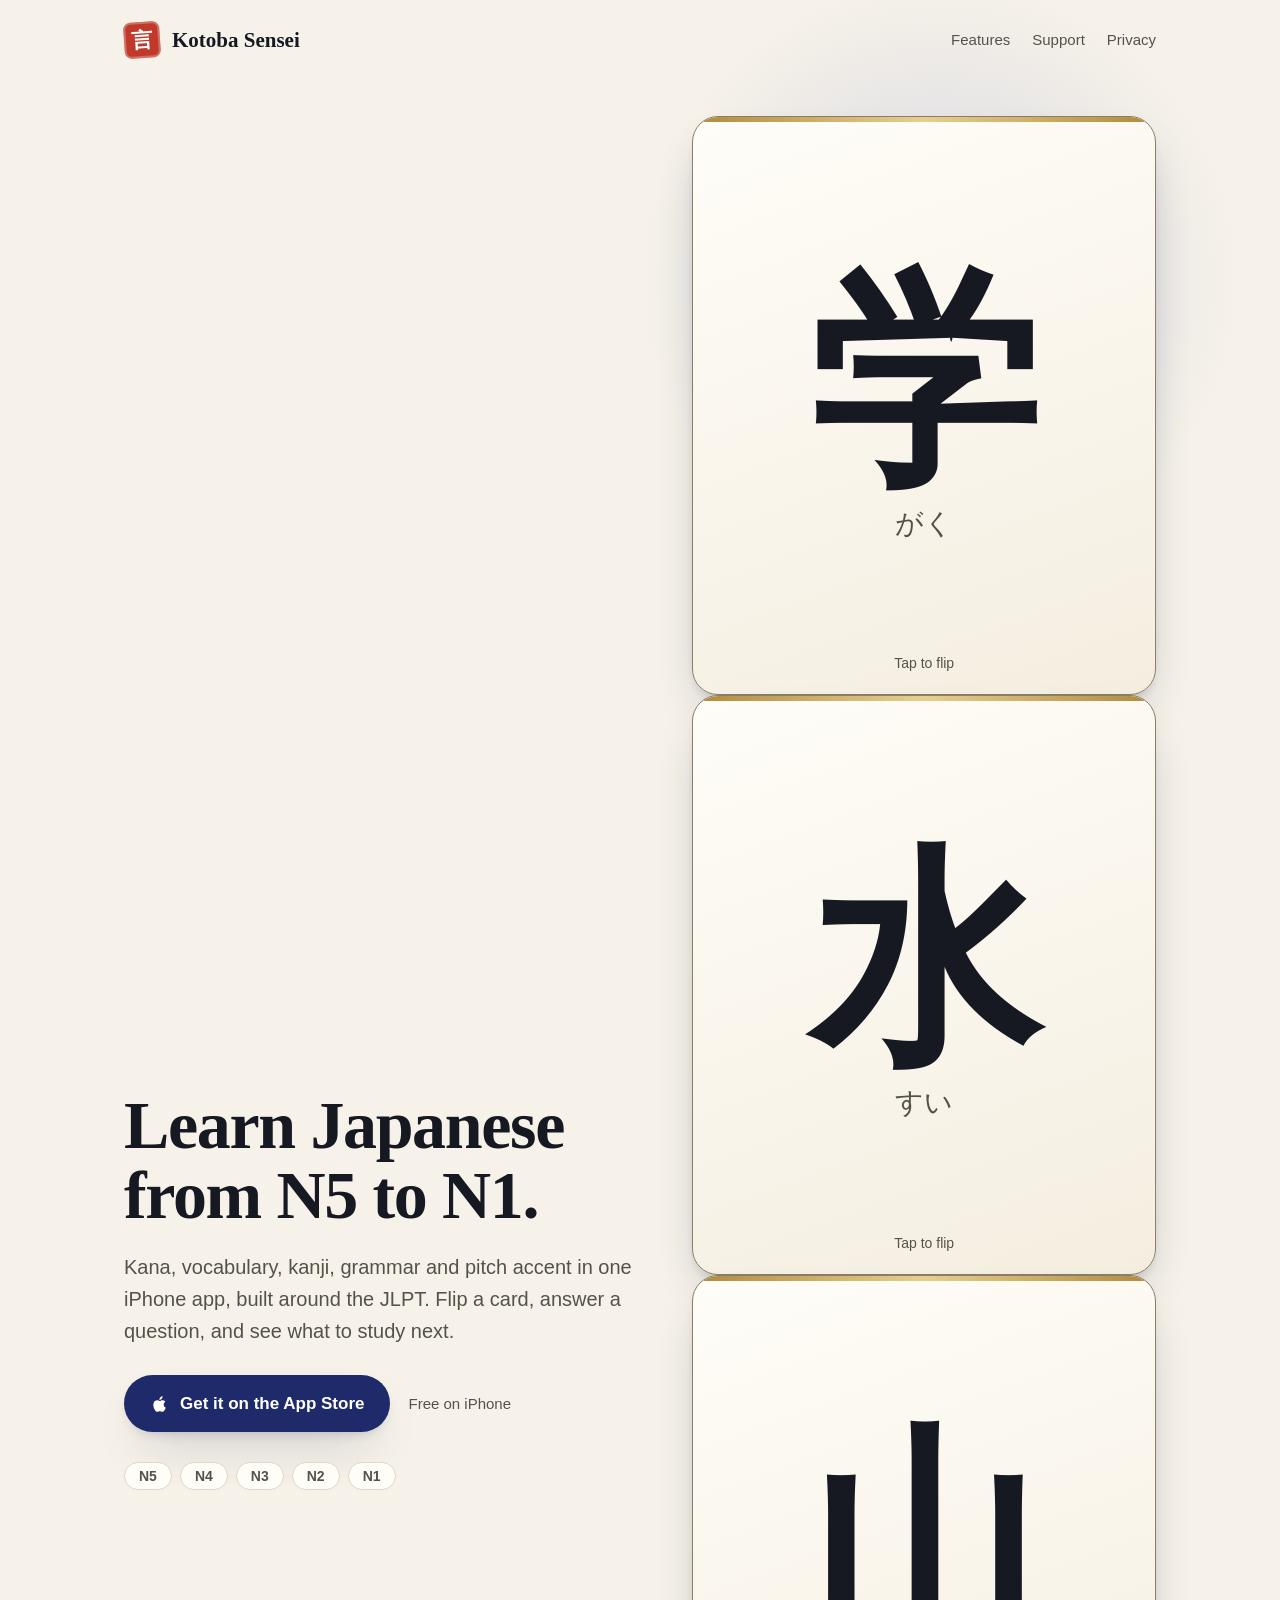
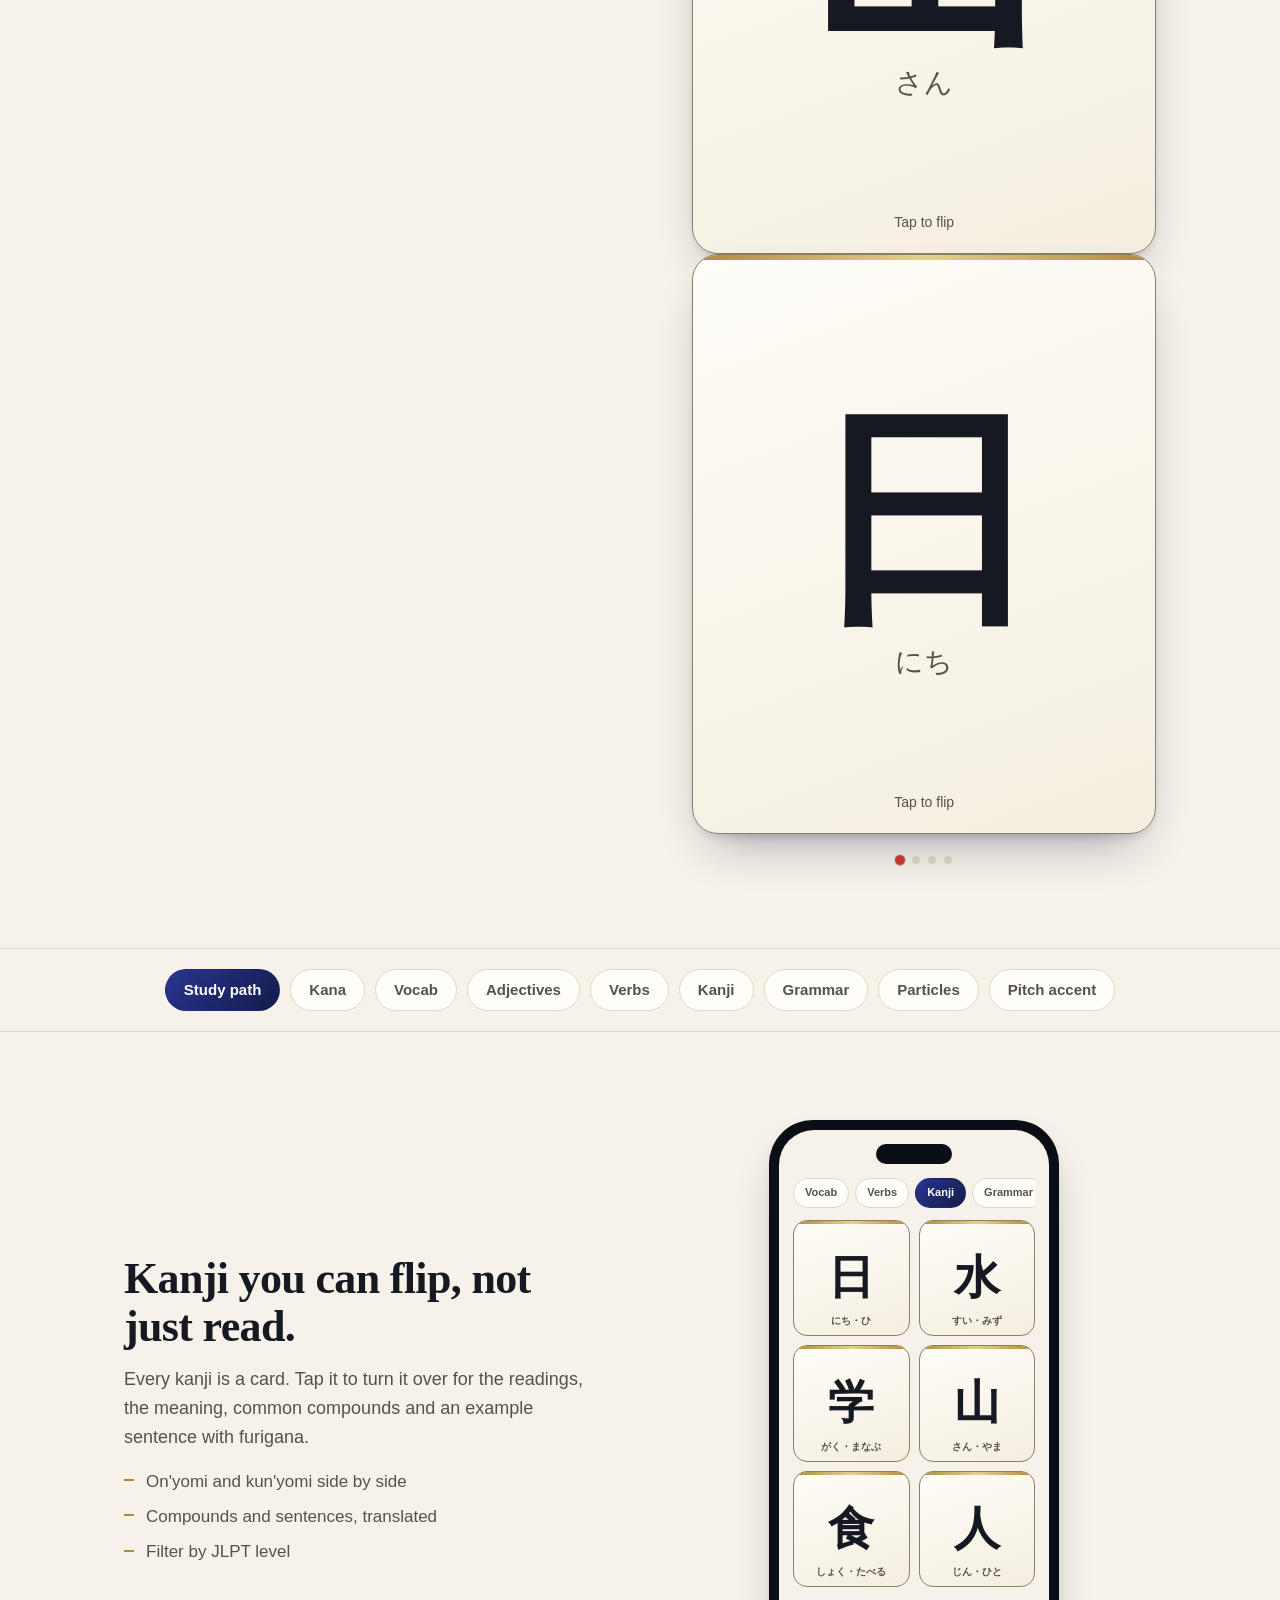
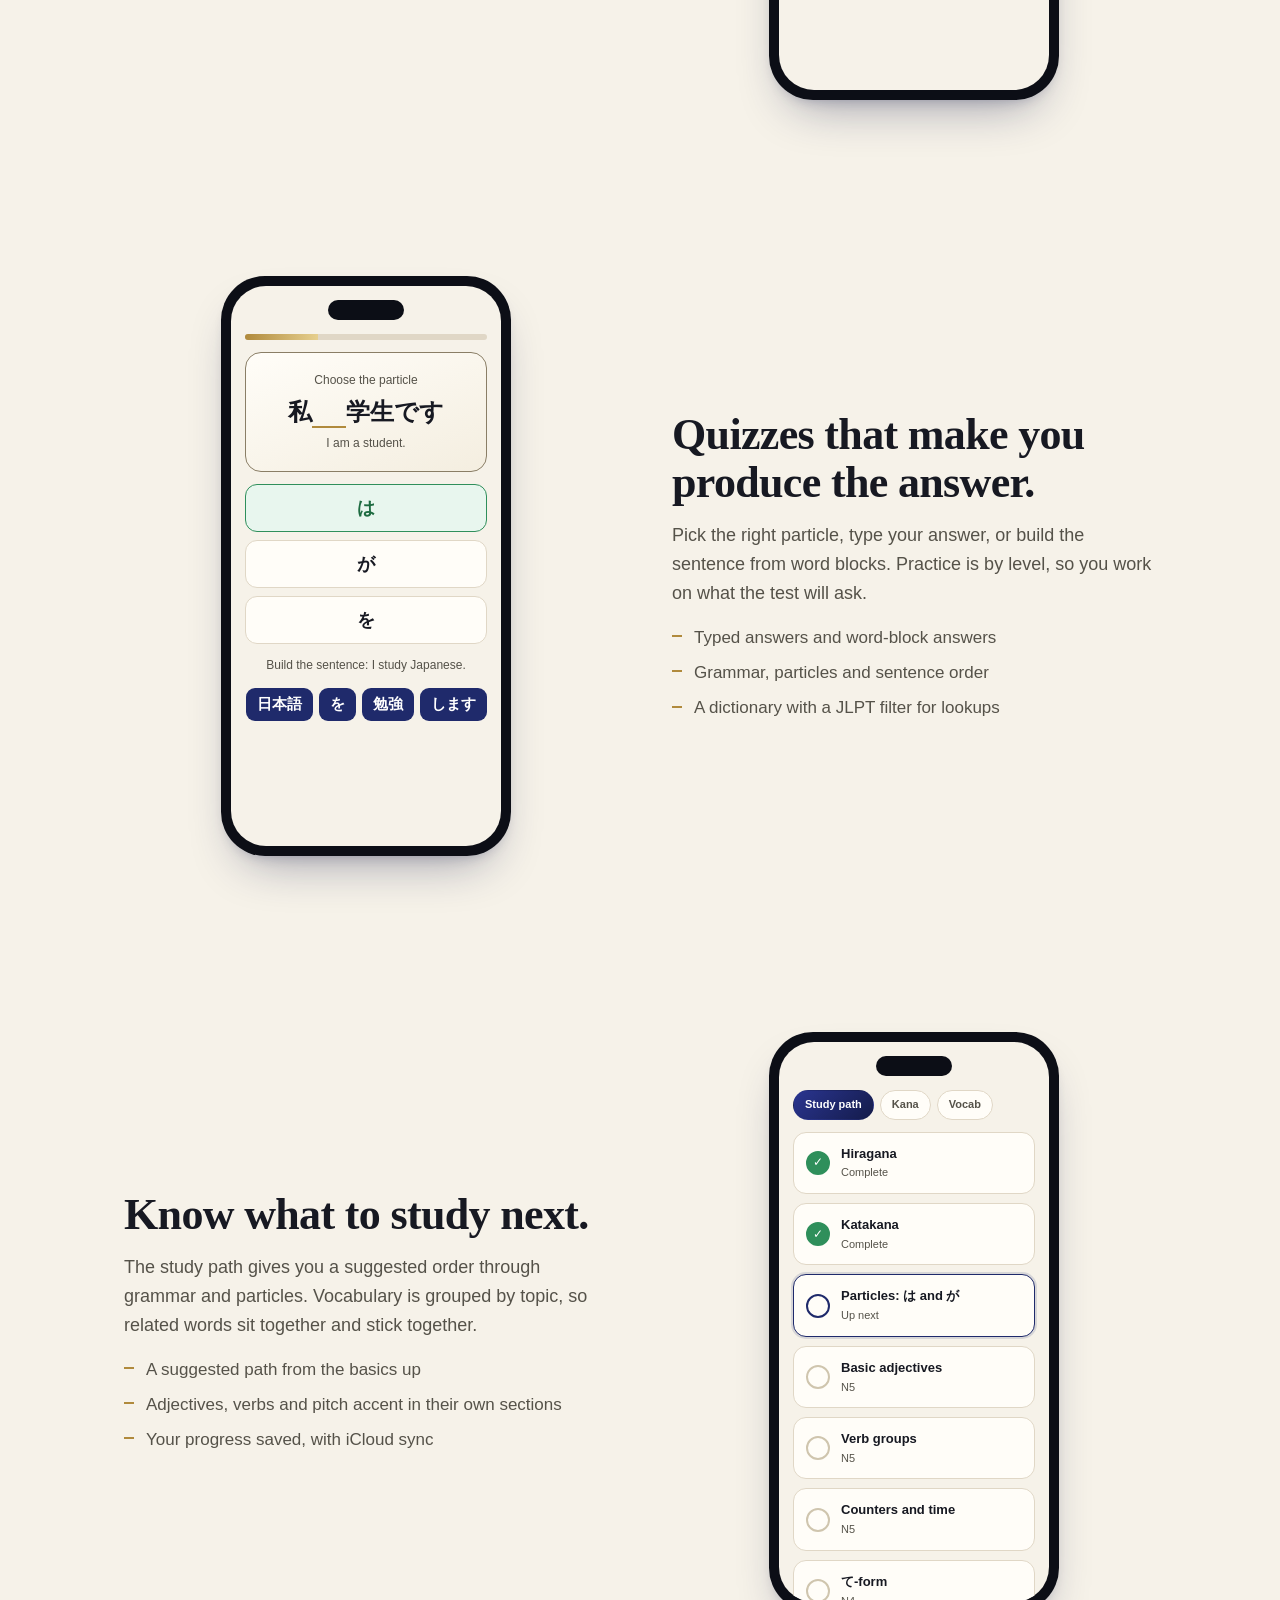
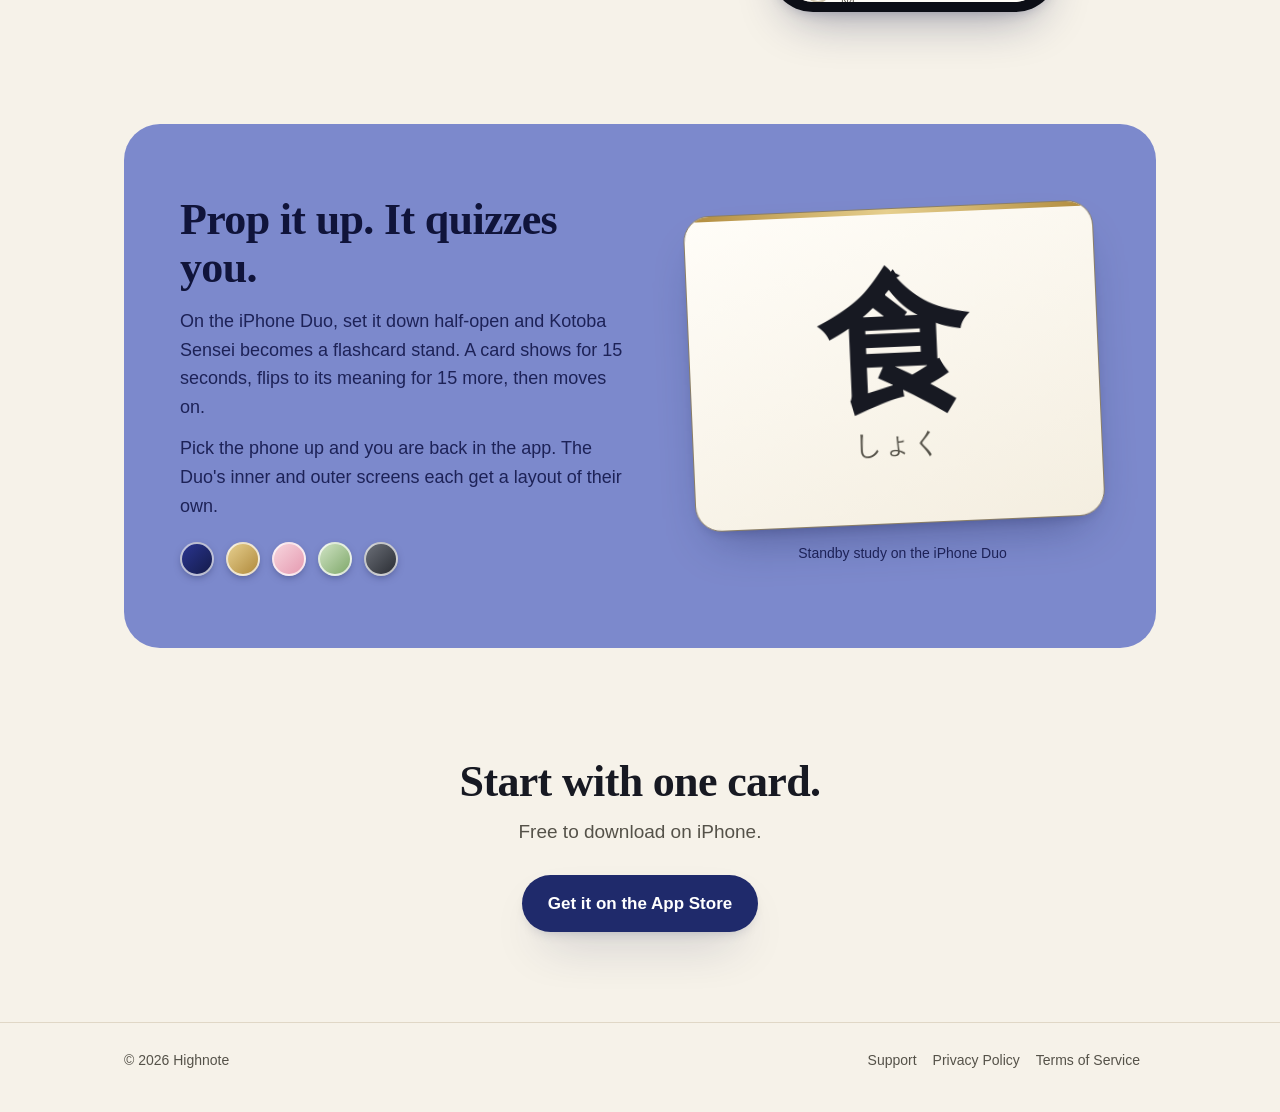
==== index.html @ 040184b8 "Update index.html" ====
<!doctype html>
<html lang="en">
<head>
<meta charset="utf-8">
<meta name="viewport" content="width=device-width,initial-scale=1">
<title>Kotoba Sensei: Learn Japanese for the JLPT</title>
<meta name="description" content="Kotoba Sensei is a Japanese study app for JLPT N5 to N1: kana, vocabulary by topic, kanji flashcards, grammar, particles, pitch accent and quizzes.">
<meta property="og:title" content="Kotoba Sensei: Learn Japanese for the JLPT">
<meta property="og:description" content="Kana, vocabulary, kanji, grammar and pitch accent, N5 to N1, in one iPhone app.">
<meta property="og:type" content="website">
<meta property="og:url" content="https://kotobasensei.io/">
<meta name="theme-color" content="#f6f2e9">
<link rel="icon" href="data:image/svg+xml,%3Csvg xmlns='http://www.w3.org/2000/svg' viewBox='0 0 64 64'%3E%3Crect width='64' height='64' rx='12' fill='%23c0392b'/%3E%3Ctext x='32' y='46' font-size='38' text-anchor='middle' fill='white' font-family='serif'%3E言%3C/text%3E%3C/svg%3E">
<link rel="stylesheet" href="home.css">
</head>
<body>

<div class="wrap">
  <header class="top">
    <a class="brand" href="/"><span class="hanko" aria-hidden="true">言</span>Kotoba Sensei</a>
    <nav aria-label="Primary"><a href="#features">Features</a><a href="support.html">Support</a><a href="privacy.html">Privacy</a></nav>
  </header>

  <section class="hero">
    <div>
      <h1>Learn Japanese from N5 to N1.</h1>
      <p class="lead">Kana, vocabulary, kanji, grammar and pitch accent in one iPhone app, built around the JLPT. Flip a card, answer a question, and see what to study next.</p>
      <div class="cta-row">
        <a class="btn" href="https://apps.apple.com/us/app/kotoba-sensei/id6817171579">
          <svg viewBox="0 0 24 24" aria-hidden="true"><path d="M16.4 12.7c0-2.3 1.9-3.4 2-3.5-1.1-1.6-2.8-1.8-3.4-1.8-1.4-.1-2.8.9-3.5.9s-1.8-.8-3-.8c-1.5 0-3 .9-3.8 2.3-1.6 2.8-.4 7 1.2 9.3.8 1.1 1.7 2.4 2.9 2.3 1.2 0 1.6-.7 3-.7s1.8.7 3 .7 2-1.1 2.8-2.2c.9-1.3 1.2-2.5 1.3-2.6-.1 0-2.5-1-2.5-3.9zM14.1 5.8c.6-.8 1.1-1.9.9-3-.9 0-2.1.6-2.7 1.4-.6.7-1.1 1.8-1 2.9 1.1.1 2.2-.5 2.8-1.3z"/></svg>
          Get it on the App Store
        </a>
        <span class="note">Free on iPhone</span>
      </div>
      <div class="levels" aria-label="JLPT levels covered"><span>N5</span><span>N4</span><span>N3</span><span>N2</span><span>N1</span></div>
    </div>

    <div>
      <div class="hero-deck" id="heroDeck" role="button" tabindex="0" aria-label="Kanji flashcards. Press to flip the top card.">
        <div class="slot p0"><div class="flip">
          <div class="face front"><div><div class="k">学</div><div class="r">がく</div></div></div>
          <div class="face back"><div><span class="m">Study</span><span class="lv">N5</span></div></div>
        </div></div>
      </div>
      <div class="dots" id="dots" aria-hidden="true"><i class="on"></i><i></i><i></i><i></i></div>
    </div>
  </section>
</div>

<div class="rail" aria-label="What's inside">
  <div class="pills"><span>Study path</span><span>Kana</span><span>Vocab</span><span>Adjectives</span><span>Verbs</span><span>Kanji</span><span>Grammar</span><span>Particles</span><span>Pitch accent</span></div>
</div>

<main class="wrap" id="features">

  <section class="show">
    <div class="copy">
      <h2>Kanji you can flip, not just read.</h2>
      <p>Every kanji is a card. Tap it to turn it over for the readings, the meaning, common compounds and an example sentence with furigana.</p>
      <ul>
        <li>On'yomi and kun'yomi side by side</li>
        <li>Compounds and sentences, translated</li>
        <li>Filter by JLPT level</li>
      </ul>
    </div>
    <div class="phone" role="img" aria-label="Kanji screen showing a grid of kanji cards">
      <div class="screen">
        <img src="shots/kanji.png" alt="Kanji screen in Kotoba Sensei" loading="lazy" onerror="this.remove()">
        <div class="island"></div>
        <div class="sp"><b>Vocab</b><b>Verbs</b><b class="on">Kanji</b><b>Grammar</b></div>
        <div class="tiles">
          <div class="tile">日<small>にち・ひ</small></div><div class="tile">水<small>すい・みず</small></div>
          <div class="tile">学<small>がく・まなぶ</small></div><div class="tile">山<small>さん・やま</small></div>
          <div class="tile">食<small>しょく・たべる</small></div><div class="tile">人<small>じん・ひと</small></div>
        </div>
      </div>
    </div>
  </section>

  <section class="show flip-row">
    <div class="copy">
      <h2>Quizzes that make you produce the answer.</h2>
      <p>Pick the right particle, type your answer, or build the sentence from word blocks. Practice is by level, so you work on what the test will ask.</p>
      <ul>
        <li>Typed answers and word-block answers</li>
        <li>Grammar, particles and sentence order</li>
        <li>A dictionary with a JLPT filter for lookups</li>
      </ul>
    </div>
    <div class="phone" role="img" aria-label="Quiz screen asking for the correct particle">
      <div class="screen">
        <img src="shots/quiz.png" alt="Quiz screen in Kotoba Sensei" loading="lazy" onerror="this.remove()">
        <div class="island"></div>
        <div class="bar"><i style="width:30%"></i></div>
        <div class="q"><div class="hint">Choose the particle</div><div class="jp">私<span class="blank">&nbsp;&nbsp;&nbsp;</span>学生です</div><div class="hint">I am a student.</div></div>
        <div class="opts"><b class="ok">は</b><b>が</b><b>を</b></div>
        <div class="hint2">Build the sentence: I study Japanese.</div>
        <div class="blocks"><b>日本語</b><b>を</b><b>勉強</b><b>します</b></div>
      </div>
    </div>
  </section>

  <section class="show">
    <div class="copy">
      <h2>Know what to study next.</h2>
      <p>The study path gives you a suggested order through grammar and particles. Vocabulary is grouped by topic, so related words sit together and stick together.</p>
      <ul>
        <li>A suggested path from the basics up</li>
        <li>Adjectives, verbs and pitch accent in their own sections</li>
        <li>Your progress saved, with iCloud sync</li>
      </ul>
    </div>
    <div class="phone" role="img" aria-label="Study path screen with steps">
      <div class="screen">
        <img src="shots/path.png" alt="Study path in Kotoba Sensei" loading="lazy" onerror="this.remove()">
        <div class="island"></div>
        <div class="sp"><b class="on">Study path</b><b>Kana</b><b>Vocab</b></div>
        <div class="path">
          <div class="step done"><i>✓</i><span>Hiragana<em>Complete</em></span></div>
          <div class="step done"><i>✓</i><span>Katakana<em>Complete</em></span></div>
          <div class="step now"><i></i><span>Particles: は and が<em>Up next</em></span></div>
          <div class="step"><i></i><span>Basic adjectives<em>N5</em></span></div>
          <div class="step"><i></i><span>Verb groups<em>N5</em></span></div>
          <div class="step"><i></i><span>Counters and time<em>N5</em></span></div>
          <div class="step"><i></i><span>て-form<em>N4</em></span></div>
        </div>
      </div>
    </div>
  </section>

  <section class="standby" aria-labelledby="standbyH">
    <div>
      <h2 id="standbyH">Prop it up. It quizzes you.</h2>
      <p>On the iPhone Duo, set it down half-open and Kotoba Sensei becomes a flashcard stand. A card shows for 15 seconds, flips to its meaning for 15 more, then moves on.</p>
      <p>Pick the phone up and you are back in the app. The Duo's inner and outer screens each get a layout of their own.</p>
      <div class="themes" aria-label="Card themes"><i style="background:linear-gradient(135deg,#2a3590,#141b4a)"></i><i style="background:linear-gradient(135deg,#e6cf8e,#b08a3c)"></i><i style="background:linear-gradient(135deg,#f7d5de,#e59ab0)"></i><i style="background:linear-gradient(135deg,#cfe3c4,#7fa86a)"></i><i style="background:linear-gradient(135deg,#6b6f78,#2a2d33)"></i></div>
    </div>
    <figure class="stand" style="margin:0">
      <div class="deck">
        <button class="flip" id="standCard" type="button" aria-label="Standby flashcard. Press to flip.">
          <div class="face front"><div><div class="k">食</div><div class="r">しょく</div></div></div>
          <div class="face back">
            <div><span class="m">Eat, food</span><span class="lv">N5</span></div>
            <div class="row"><b>音</b>ショク</div>
            <div class="row"><b>訓</b>た-べる</div>
            <ul><li><span class="w">食事</span><span class="y">しょくじ</span><span class="e">meal</span></li></ul>
            <div class="sent"><span>朝ご飯を食べます。</span><small>I eat breakfast.</small></div>
          </div>
        </button>
      </div>
      <figcaption>Standby study on the iPhone Duo</figcaption>
    </figure>
  </section>

  <section class="final">
    <h2>Start with one card.</h2>
    <p>Free to download on iPhone.</p>
    <a class="btn" href="https://apps.apple.com/us/app/kotoba-sensei/id6817171579">Get it on the App Store</a>
  </section>
</main>

<footer>
  <div class="wrap">
    <span>&copy; 2026 Highnote</span>
    <span><a href="support.html">Support</a><a href="privacy.html">Privacy Policy</a><a href="https://o7highnote.github.io/kotoba-privacy/terms.html">Terms of Service</a></span>
  </div>
</footer>

<script>
(function(){
  var reduce = window.matchMedia('(prefers-reduced-motion: reduce)').matches;
  var deck = [
    {k:'学',r:'がく',m:'Study',on:'ガク',kun:'まな-ぶ',ex:[['学校','がっこう','school'],['大学','だいがく','university']],s:'毎日学校で日本語を学びます。',t:'I study Japanese at school every day.'},
    {k:'水',r:'すい',m:'Water',on:'スイ',kun:'みず',ex:[['水曜日','すいようび','Wednesday'],['水道','すいどう','water supply']],s:'冷たい水を飲みます。',t:'I drink cold water.'},
    {k:'山',r:'さん',m:'Mountain',on:'サン',kun:'やま',ex:[['富士山','ふじさん','Mt. Fuji'],['登山','とざん','mountain climbing']],s:'高い山に登ります。',t:'I climb a tall mountain.'},
    {k:'日',r:'にち',m:'Day, sun',on:'ニチ・ジツ',kun:'ひ・か',ex:[['日本','にほん','Japan'],['毎日','まいにち','every day']],s:'毎日日本語を勉強します。',t:'I study Japanese every day.'}
  ];
  var deckEl=document.getElementById('heroDeck'), dots=[].slice.call(document.querySelectorAll('#dots i'));
  function esc(s){return s.replace(/&/g,'&amp;').replace(/</g,'&lt;');}
  function cardHTML(c){
    return '<div class="flip">'+
      '<div class="face front"><div><div class="k">'+c.k+'</div><div class="r">'+c.r+'</div></div><div class="tap">Tap to flip</div></div>'+
      '<div class="face back"><div><span class="m">'+esc(c.m)+'</span><span class="lv">N5</span></div>'+
      '<div class="row"><b>音</b>'+c.on+'</div><div class="row"><b>訓</b>'+c.kun+'</div>'+
      '<ul>'+c.ex.map(function(e){return '<li><span class="w">'+e[0]+'</span><span class="y">'+e[1]+'</span><span class="e">'+esc(e[2])+'</span></li>';}).join('')+'</ul>'+
      '<div class="sent"><span>'+c.s+'</span><small>'+esc(c.t)+'</small></div></div></div>';
  }
  deckEl.innerHTML='';
  var slots=deck.map(function(c){var s=document.createElement('div');s.innerHTML=cardHTML(c);s.className='slot';deckEl.appendChild(s);return s;});
  var order=deck.map(function(_,n){return n;}), busy=false, hover=false, timer=null;
  function layout(){
    order.forEach(function(ci,pos){slots[ci].className='slot p'+pos;});
    dots.forEach(function(d,n){d.className=n===order[0]?'on':'';});
  }
  function topFlip(){return slots[order[0]].firstElementChild;}
  function toss(){
    var s=slots[order[0]];
    s.className='slot toss';                       // slides off the top of the stack
    setTimeout(function(){
      order.push(order.shift());                   // goes to the back, the rest move up
      layout();
      setTimeout(function(){busy=false;},650);
    },520);
  }
  // One step: front -> back, or back -> front -> toss to the bottom of the stack.
  function advance(){
    if(busy) return 600;
    var t=topFlip();
    if(!t.classList.contains('is-flipped')){ t.classList.add('is-flipped'); return 3800; }
    busy=true;
    t.classList.remove('is-flipped');
    setTimeout(toss,900);                          // wait for the flip back to finish
    return 5000;
  }
  function schedule(delay){
    clearTimeout(timer);
    if(reduce) return;
    timer=setTimeout(function(){
      if(hover||document.hidden||busy){ schedule(600); return; }
      schedule(advance());
    },delay);
  }
  layout();
  deckEl.addEventListener('click',function(){ schedule(advance()); });
  deckEl.addEventListener('keydown',function(e){ if(e.key==='Enter'||e.key===' '){ e.preventDefault(); schedule(advance()); } });
  deckEl.addEventListener('mouseenter',function(){hover=true;});
  deckEl.addEventListener('mouseleave',function(){hover=false;});
  deckEl.addEventListener('focus',function(){hover=true;});
  deckEl.addEventListener('blur',function(){hover=false;});
  schedule(3200);

  var st=document.getElementById('standCard');
  st.addEventListener('click',function(){st.classList.toggle('is-flipped');});
  if(!reduce) setInterval(function(){ if(!document.hidden) st.classList.toggle('is-flipped'); },4200);
})();
</script>
</body>
</html>
---- home.css ----
:root{
  --washi:#f6f2e9; --paper:#fffdf8; --ink:#171922; --ink2:#555249; --line:#e0d7c6;
  --indigo:#1f2a6b; --indigo-deep:#141b4a; --gold:#b08a3c; --hanko:#c0392b; --lavender:#7c89cc;
  --btn:#1f2a6b; --btn-ink:#fff; --shadow:0 24px 50px -22px rgba(20,27,74,.45), 0 6px 14px -8px rgba(20,27,74,.3);
  --serif:ui-serif,"Iowan Old Style","Hiragino Mincho ProN","Yu Mincho","Noto Serif JP",Georgia,serif;
  --kanji:"Hiragino Mincho ProN","Yu Mincho","Noto Serif JP",ui-serif,serif;
  --sans:-apple-system,BlinkMacSystemFont,"Segoe UI",Roboto,sans-serif;
}
@media(prefers-color-scheme:dark){:root{
  --washi:#0d0f17; --paper:#161a27; --ink:#f2efe7; --ink2:#aaa79d; --line:#262b3a;
  --indigo:#8e9bff; --gold:#d9b865; --hanko:#e2574a; --btn:#f2efe7; --btn-ink:#141b4a;
  --shadow:0 24px 50px -22px rgba(0,0,0,.8), 0 6px 14px -8px rgba(0,0,0,.6);
}}
*{box-sizing:border-box}
html{scroll-behavior:smooth;overflow-x:clip}body{overflow-x:clip}
body{margin:0;background:var(--washi);color:var(--ink);font:17px/1.6 var(--sans);-webkit-font-smoothing:antialiased}
a{color:inherit}
:focus-visible{outline:3px solid var(--lavender);outline-offset:3px;border-radius:6px}
.wrap{max-width:1080px;margin:0 auto;padding:0 24px}

/* header */
.top{display:flex;align-items:center;justify-content:space-between;padding:22px 0}
.brand{white-space:nowrap;display:flex;align-items:center;gap:12px;text-decoration:none;font:700 21px var(--serif)}
.hanko{width:36px;height:36px;border-radius:7px;background:var(--hanko);color:#fff;display:grid;place-items:center;font:700 21px var(--kanji);transform:rotate(-4deg);box-shadow:inset 0 0 0 2px rgba(255,255,255,.28)}
.top nav a{margin-left:22px;text-decoration:none;color:var(--ink2);font-size:15px}
.top nav a:hover{color:var(--ink)}

/* hero */
.hero{display:grid;grid-template-columns:1.05fr .95fr;gap:56px;align-items:center;padding:36px 0 84px}
h1{font:700 clamp(40px,6.2vw,68px)/1.04 var(--serif);letter-spacing:-.02em;margin:0 0 20px}
.lead{font-size:20px;color:var(--ink2);max-width:34em;margin:0 0 28px}
.cta-row{display:flex;align-items:center;gap:18px;flex-wrap:wrap}
.btn{display:inline-flex;align-items:center;gap:10px;background:var(--btn);color:var(--btn-ink);text-decoration:none;font-weight:600;padding:15px 26px;border-radius:999px;box-shadow:var(--shadow);transition:transform .15s}
.btn:hover{transform:translateY(-2px)}
.btn svg{width:20px;height:20px;fill:currentColor}
.note{color:var(--ink2);font-size:15px}
.levels{display:flex;gap:8px;margin-top:30px;flex-wrap:wrap}
.levels span{border:1px solid var(--line);background:var(--paper);border-radius:999px;padding:5px 14px;font:600 14px var(--sans);color:var(--ink2)}

/* the flip card */
.deck{perspective:1400px;justify-self:center;width:min(100%,400px)}
.flip{position:relative;display:block;width:100%;aspect-ratio:4/5;border:0;padding:0;background:none;cursor:pointer;transform-style:preserve-3d;transition:transform .8s cubic-bezier(.3,.7,.2,1);font:inherit;color:inherit;text-align:left}
.flip.is-flipped{transform:rotateY(180deg)}
.face{position:absolute;inset:0;border-radius:26px;backface-visibility:hidden;-webkit-backface-visibility:hidden;overflow:hidden;
  background:linear-gradient(160deg,#fffdf8 0%,#f4eee0 100%);border:1.5px solid #8a7e66;box-shadow:var(--shadow);color:#171922}
.face::before{content:"";position:absolute;left:0;right:0;top:0;height:5px;background:linear-gradient(90deg,#b08a3c,#e6cf8e,#b08a3c)}
@media(prefers-color-scheme:dark){.face{background:linear-gradient(160deg,#1b2033 0%,#141827 100%);border-color:#6b7391;color:#f2efe7}}
.front{display:grid;place-items:center;text-align:center;padding:28px}
.front .k{font:700 clamp(150px,22vw,230px)/1 var(--kanji)}
.front .r{font:400 28px var(--kanji);color:var(--ink2);margin-top:6px}
.front .tap{position:absolute;bottom:20px;left:0;right:0;font-size:14px;color:var(--ink2)}
.back{transform:rotateY(180deg);padding:30px 28px;display:flex;flex-direction:column;gap:10px}
.back .m{font:700 30px var(--serif)}
.back .lv{display:inline-block;background:var(--indigo);color:#fff;border-radius:6px;padding:2px 10px;font:700 13px var(--sans);margin-left:10px;vertical-align:middle}
@media(prefers-color-scheme:dark){.back .lv{color:#141b4a}}
.back .row{color:var(--ink2);font-size:18px}
.back .row b{font:700 17px var(--kanji);color:var(--ink);margin-right:10px}
.back ul{list-style:none;margin:8px 0 0;padding:0;display:grid;gap:6px}
.back li{font-size:17px}
.back li .w{font:700 21px var(--kanji);margin-right:8px}
.back li .y{color:var(--indigo);font-size:15px;margin-right:8px}
.back li .e{color:var(--ink2);font-size:15px}
.dots{display:flex;justify-content:center;gap:8px;margin-top:22px}
.dots i{width:8px;height:8px;border-radius:50%;background:var(--line);transition:background .3s,transform .3s}
.dots i.on{background:var(--hanko);transform:scale(1.3)}

/* sections row */
.rail{border-block:1px solid var(--line);padding:18px 0;overflow:hidden}
.pills{display:flex;gap:10px;overflow-x:auto;scrollbar-width:none;padding:2px 24px;justify-content:center;flex-wrap:wrap}
.pills span{white-space:nowrap;border:1px solid var(--line);background:var(--paper);border-radius:999px;padding:8px 18px;font-weight:600;font-size:15px;color:var(--ink2)}
.pills span:first-child{background:linear-gradient(135deg,#2a3590,#141b4a);color:#fff;border-color:transparent}

/* showcase rows */
.show{display:grid;grid-template-columns:1fr 1fr;gap:64px;align-items:center;padding:88px 0}
.show.flip-row .copy{order:2}
h2{font:700 clamp(30px,4.2vw,44px)/1.1 var(--serif);letter-spacing:-.015em;margin:0 0 14px}
.copy p{color:var(--ink2);font-size:18px;max-width:30em;margin:0 0 12px}
.copy ul{margin:16px 0 0;padding:0;list-style:none;display:grid;gap:8px}
.copy li{padding-left:22px;position:relative;color:var(--ink2)}
.copy li::before{content:"";position:absolute;left:0;top:.68em;width:10px;height:2px;background:var(--gold)}

/* phones */
.phone{justify-self:center;width:min(100%,290px);aspect-ratio:9/18;border-radius:44px;background:#0c0e16;padding:10px;box-shadow:var(--shadow);position:relative}
.screen{position:relative;width:100%;height:100%;border-radius:35px;overflow:hidden;background:#f6f2e9;color:#171922;padding:18px 14px 14px;display:flex;flex-direction:column;gap:12px;font-size:13px}
.screen img{position:absolute;inset:0;width:100%;height:100%;object-fit:cover;z-index:2;background:#f6f2e9}
.island{height:20px;width:76px;border-radius:12px;background:#0c0e16;margin:-4px auto 2px;flex:none}
.sp{display:flex;gap:6px;overflow:hidden;flex:none}
.sp b{white-space:nowrap;border:1px solid #e0d7c6;background:#fffdf8;border-radius:999px;padding:5px 11px;font-weight:600;font-size:11px;color:#555249}
.sp b.on{background:linear-gradient(135deg,#2a3590,#141b4a);color:#fff;border-color:transparent}
.tiles{display:grid;grid-template-columns:1fr 1fr;gap:9px;flex:1;align-content:start}
.tile{background:linear-gradient(160deg,#fffdf8,#f4eee0);border:1.5px solid #8a7e66;border-radius:14px;aspect-ratio:1;display:grid;place-items:center;position:relative;overflow:hidden;font:700 46px var(--kanji)}
.tile::before{content:"";position:absolute;left:0;right:0;top:0;height:3px;background:linear-gradient(90deg,#b08a3c,#e6cf8e,#b08a3c)}
.tile small{position:absolute;bottom:7px;left:0;right:0;text-align:center;font:600 10px var(--sans);color:#555249}
.q{background:linear-gradient(160deg,#fffdf8,#f4eee0);border:1.5px solid #8a7e66;border-radius:16px;padding:18px 14px;text-align:center}
.q .jp{font:700 24px var(--kanji);margin:6px 0}
.q .hint{color:#555249;font-size:12px}
.blank{display:inline-block;min-width:34px;border-bottom:2px solid #b08a3c;color:#c0392b}
.opts{display:grid;gap:8px}
.opts b{display:block;background:#fffdf8;border:1.5px solid #e0d7c6;border-radius:12px;padding:11px;text-align:center;font:700 18px var(--kanji)}
.opts b.ok{border-color:#2f8f5b;background:#e8f6ee;color:#1d6b40}
.blocks{display:flex;gap:6px;flex-wrap:wrap;justify-content:center}
.blocks b{background:#1f2a6b;color:#fff;border-radius:9px;padding:7px 11px;font:600 15px var(--kanji)}
.path{display:grid;gap:9px}
.step{display:flex;align-items:center;gap:11px;background:#fffdf8;border:1px solid #e0d7c6;border-radius:13px;padding:11px 12px}
.step i{flex:none;width:24px;height:24px;border-radius:50%;border:2px solid #cfc5ae;display:grid;place-items:center;font-style:normal;font-size:12px;color:#fff}
.step.done i{background:#2f8f5b;border-color:#2f8f5b}
.step.now{border-color:#1f2a6b;box-shadow:0 0 0 2px rgba(31,42,107,.14)}
.step.now i{border-color:#1f2a6b}
.step span{font-weight:600;font-size:13px}.step em{display:block;font-style:normal;font-weight:400;color:#555249;font-size:11px}

/* standby */
.standby{background:var(--lavender);color:#10143a;border-radius:36px;margin:24px auto 0;padding:72px 56px;display:grid;grid-template-columns:1.05fr .95fr;gap:56px;align-items:center;overflow:hidden}
.standby h2{color:#10143a}
.standby p{color:#1d2257;font-size:18px;max-width:28em;margin:0 0 12px}
.stand{justify-self:center;width:min(100%,440px);transform:rotate(-2.5deg)}
.stand .deck{width:100%}
.stand .flip{aspect-ratio:1.3}
.stand .front .k{font-size:clamp(100px,15vw,150px)}
.stand .back{gap:8px;padding:24px}
.stand figcaption{margin-top:18px;text-align:center;font-size:14px;color:#1d2257;transform:rotate(2.5deg)}
.themes{display:flex;gap:12px;margin-top:22px}
.themes i{width:34px;height:34px;border-radius:50%;border:2px solid rgba(255,255,255,.7);box-shadow:0 3px 8px -3px rgba(16,20,58,.5)}

/* final */
.final{text-align:center;padding:110px 0 90px}
.final h2{margin-bottom:10px}
.final p{color:var(--ink2);margin:0 0 28px;font-size:19px}
footer{border-top:1px solid var(--line);padding:26px 0 40px;color:var(--ink2);font-size:14px}
footer .wrap{display:flex;gap:18px;flex-wrap:wrap;justify-content:space-between}
footer a{text-decoration:none;margin-right:16px}footer a:hover{color:var(--ink)}

@media(max-width:860px){
  .hero,.show,.standby{grid-template-columns:1fr;gap:40px}
  .hero{padding:12px 0 56px}
  .show{padding:56px 0}.show.flip-row .copy{order:0}
  .standby{padding:48px 24px;border-radius:28px}
  .pills{justify-content:flex-start}
  .phone{width:min(100%,250px)}
  .hero::before{display:none}
}
@media(max-width:520px){.top nav a:first-child{display:none}.top nav a{margin-left:16px}}
@media(prefers-reduced-motion:reduce){.flip{transition:none}.btn{transition:none}html{scroll-behavior:auto}}

.bar{height:6px;border-radius:3px;background:#e0d7c6;flex:none;overflow:hidden}.bar i{display:block;height:100%;background:linear-gradient(90deg,#b08a3c,#e6cf8e)}
.hint2{text-align:center;color:#555249;font-size:12px}
.sent{margin-top:auto;border-top:1px solid var(--line);padding-top:12px;display:grid;gap:2px}
.sent span{font:700 20px var(--kanji)}.sent small{color:var(--ink2);font-size:14px}
.stand .sent span{font-size:17px}
/* stacked-deck look behind the hero card */
.deck{position:relative}
.hero .deck::before,.hero .deck::after{content:"";position:absolute;inset:0;border-radius:26px;border:1.5px solid var(--line);background:var(--paper);z-index:-1}
.hero .deck::before{transform:rotate(5deg) translate(14px,6px)}
.hero .deck::after{transform:rotate(-4deg) translate(-12px,8px)}
.hero .deck{isolation:isolate}
.hero{position:relative}
.hero::before{content:"";position:absolute;right:-8%;top:-4%;width:58%;aspect-ratio:1;background:radial-gradient(closest-side,rgba(124,137,204,.28),rgba(124,137,204,0));z-index:-1;pointer-events:none}
.pills span{transition:transform .15s}
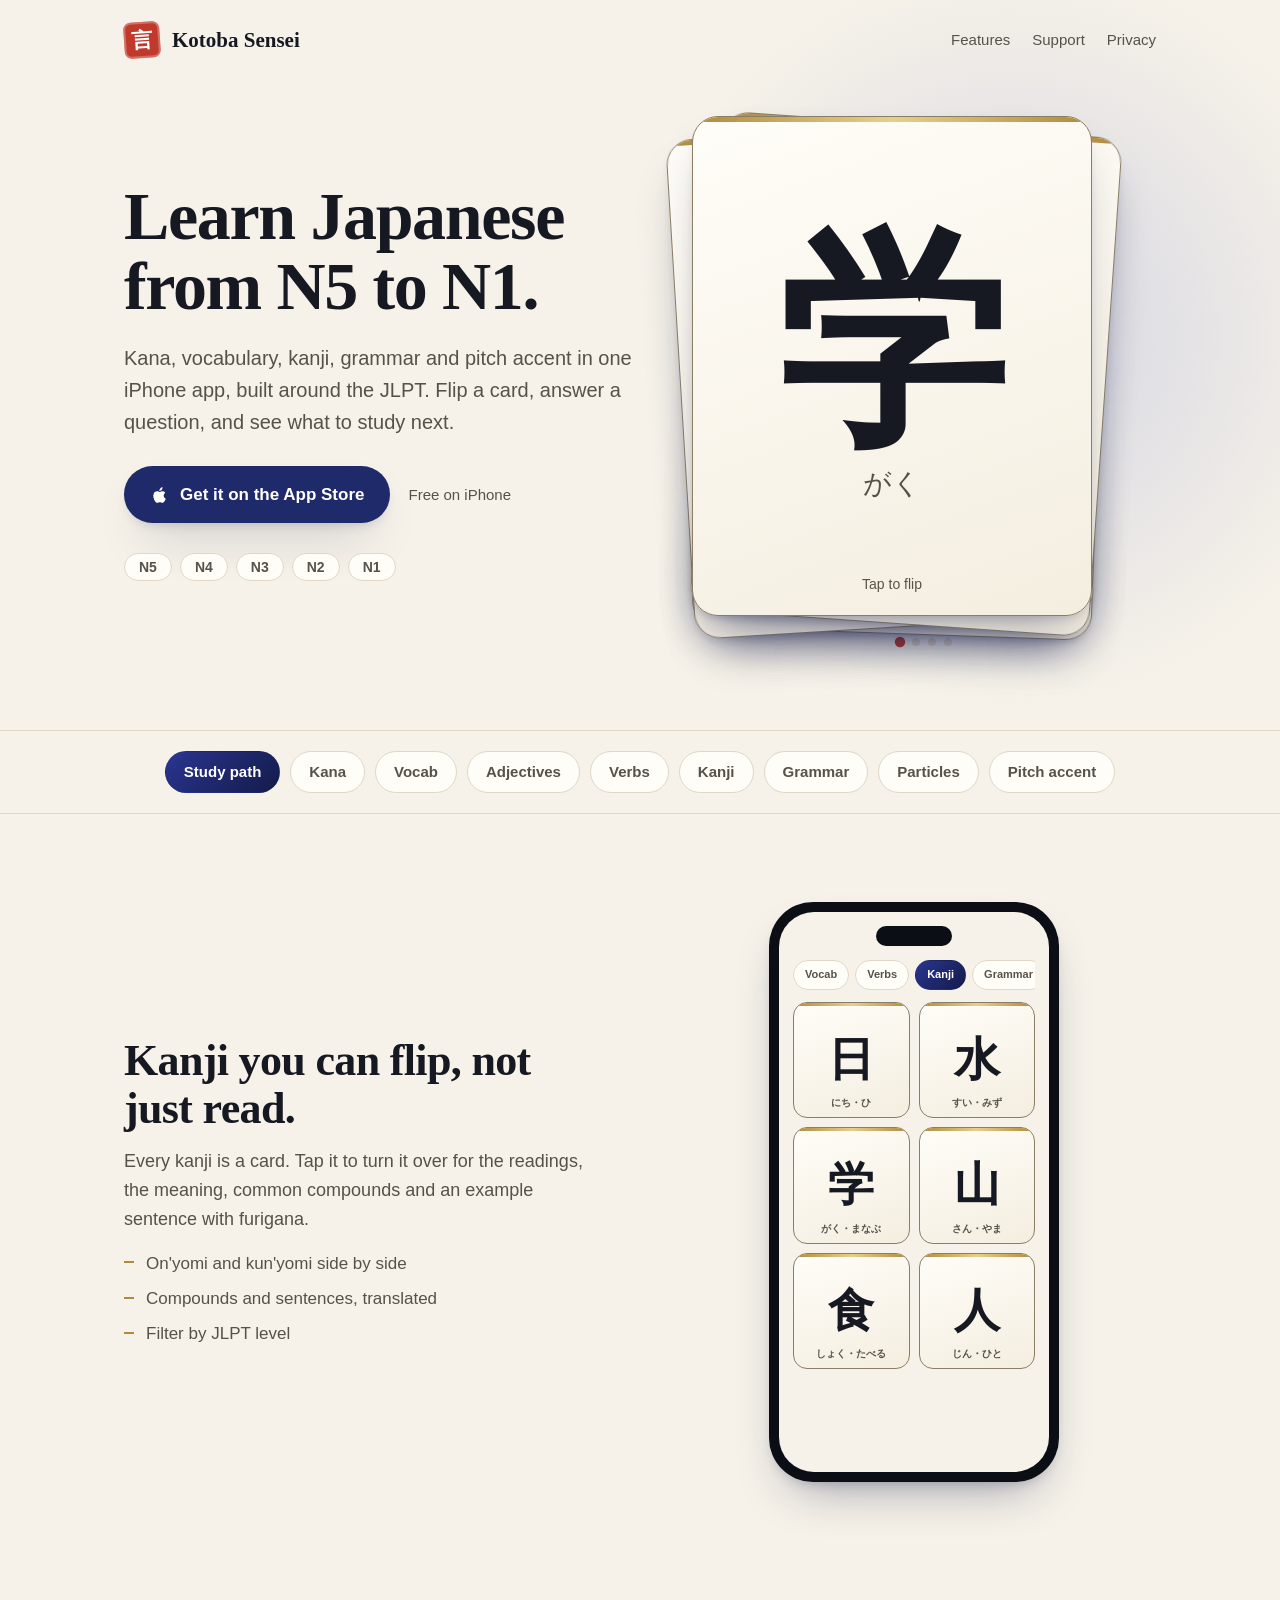
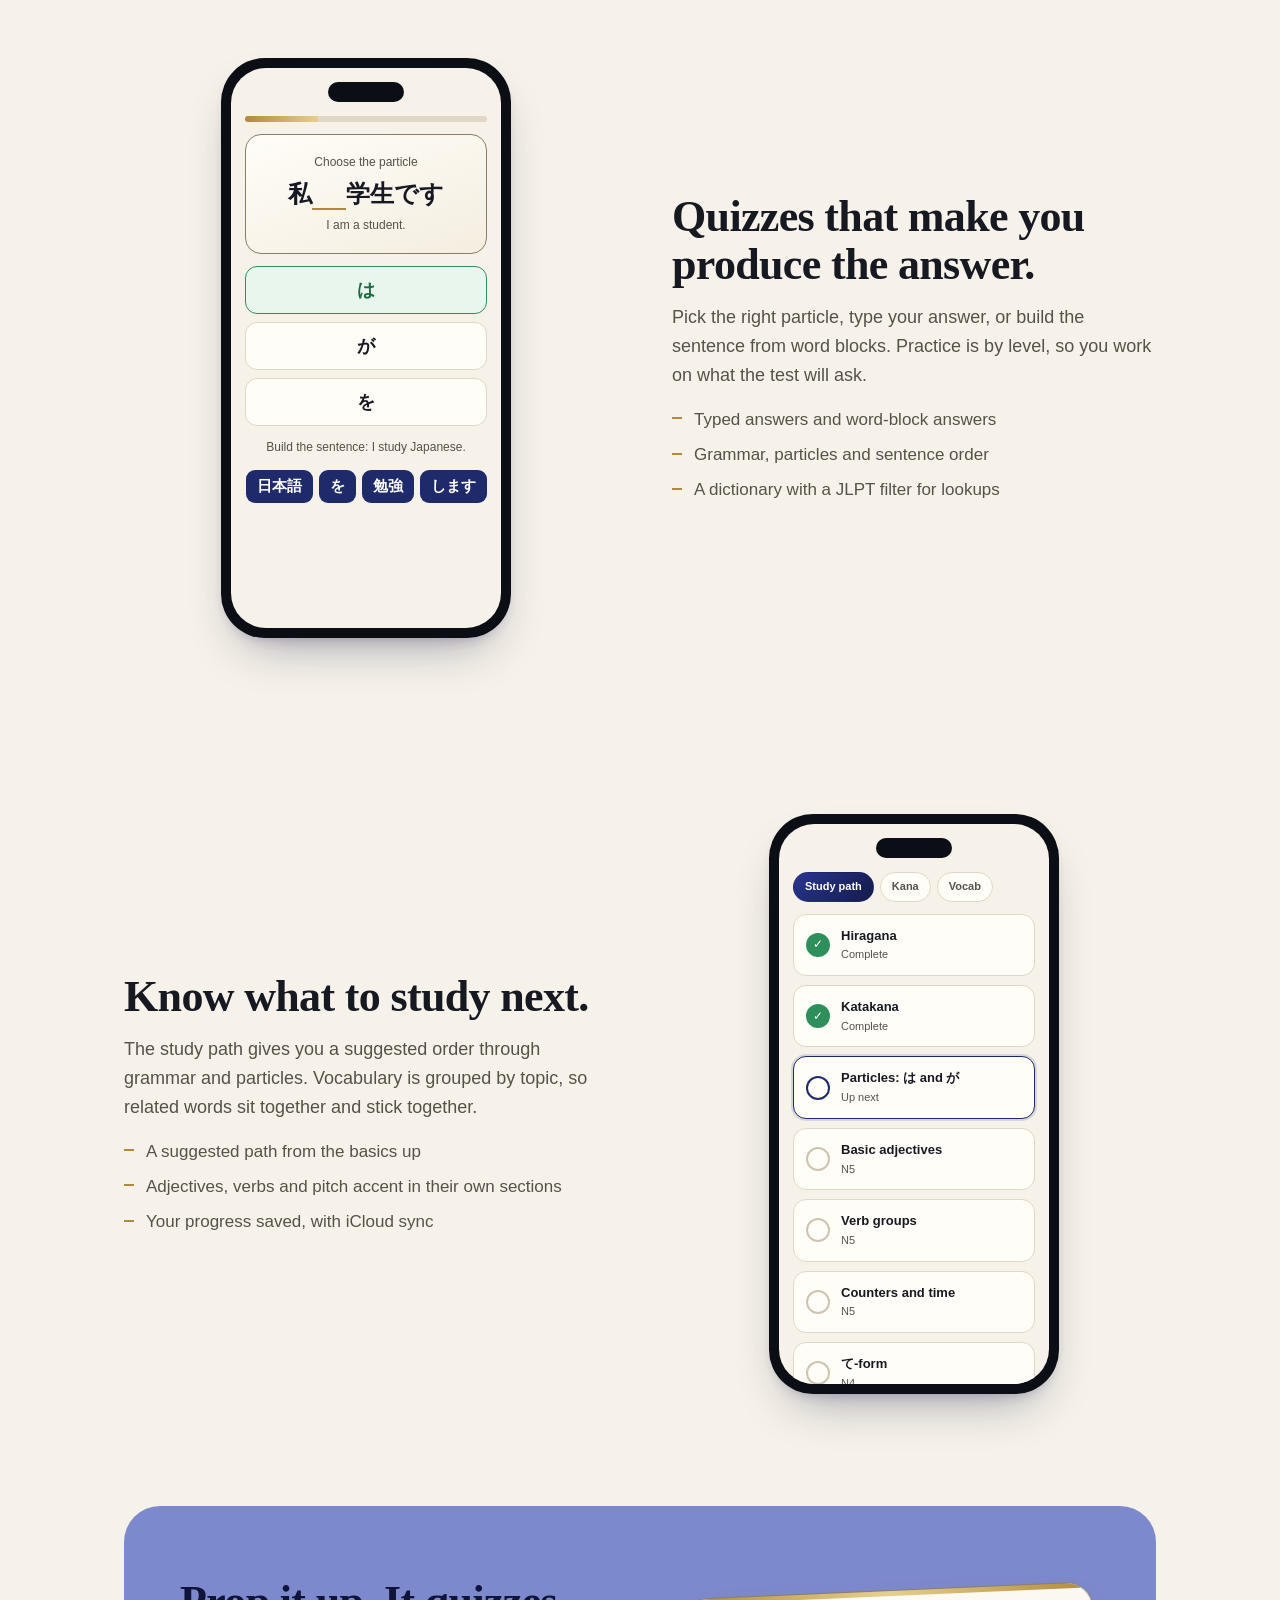
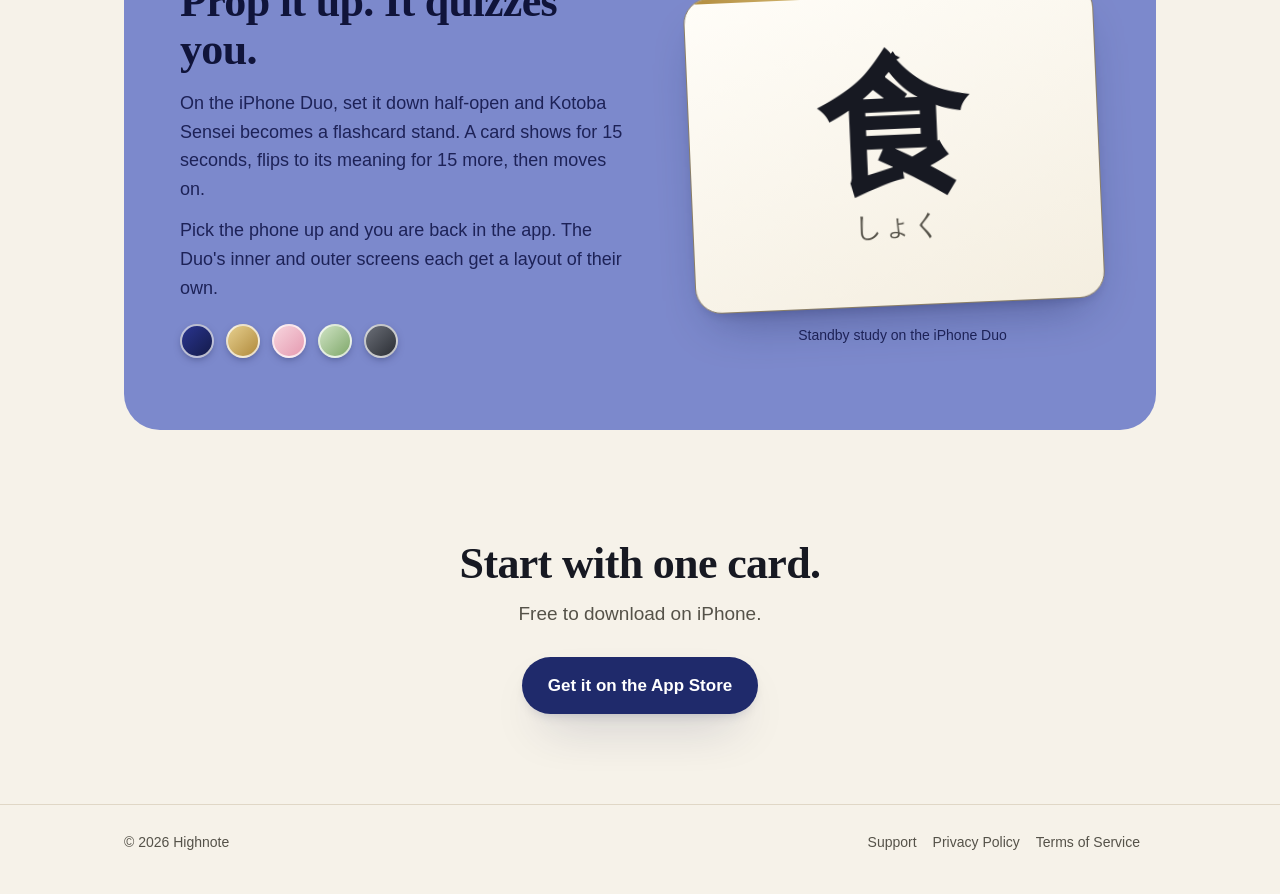
==== commit c916a7e8: "Update index.html" ====
--- a/index.html
+++ b/index.html
@@ -11,7 +11,7 @@
 <meta property="og:url" content="https://kotobasensei.io/">
 <meta name="theme-color" content="#f6f2e9">
 <link rel="icon" href="data:image/svg+xml,%3Csvg xmlns='http://www.w3.org/2000/svg' viewBox='0 0 64 64'%3E%3Crect width='64' height='64' rx='12' fill='%23c0392b'/%3E%3Ctext x='32' y='46' font-size='38' text-anchor='middle' fill='white' font-family='serif'%3E言%3C/text%3E%3C/svg%3E">
-<link rel="stylesheet" href="home.css">
+<link rel="stylesheet" href="home.css?v=3">
 </head>
 <body>
 
--- a/home.css
+++ b/home.css
@@ -136,7 +136,8 @@
   .standby{padding:48px 24px;border-radius:28px}
   .pills{justify-content:flex-start}
   .phone{width:min(100%,250px)}
-  .hero::before{display:none}
+  .hero{position:relative}
+.hero::before{display:none}
 }
 @media(max-width:520px){.top nav a:first-child{display:none}.top nav a{margin-left:16px}}
 @media(prefers-reduced-motion:reduce){.flip{transition:none}.btn{transition:none}html{scroll-behavior:auto}}
@@ -146,12 +147,16 @@
 .sent{margin-top:auto;border-top:1px solid var(--line);padding-top:12px;display:grid;gap:2px}
 .sent span{font:700 20px var(--kanji)}.sent small{color:var(--ink2);font-size:14px}
 .stand .sent span{font-size:17px}
-/* stacked-deck look behind the hero card */
-.deck{position:relative}
-.hero .deck::before,.hero .deck::after{content:"";position:absolute;inset:0;border-radius:26px;border:1.5px solid var(--line);background:var(--paper);z-index:-1}
-.hero .deck::before{transform:rotate(5deg) translate(14px,6px)}
-.hero .deck::after{transform:rotate(-4deg) translate(-12px,8px)}
-.hero .deck{isolation:isolate}
-.hero{position:relative}
 .hero::before{content:"";position:absolute;right:-8%;top:-4%;width:58%;aspect-ratio:1;background:radial-gradient(closest-side,rgba(124,137,204,.28),rgba(124,137,204,0));z-index:-1;pointer-events:none}
 .pills span{transition:transform .15s}
+
+/* hero: a physical stack of cards */
+.hero-deck{position:relative;justify-self:center;width:min(100%,400px);aspect-ratio:4/5;cursor:pointer;border-radius:26px}
+.hero-deck .slot{position:absolute;inset:0;perspective:1400px;transition:transform .6s cubic-bezier(.3,.7,.2,1);will-change:transform}
+.hero-deck .flip{position:absolute;inset:0;width:100%;height:100%;aspect-ratio:auto}
+.slot.p0{transform:none;z-index:4}
+.slot.p1{transform:translate(14px,8px) rotate(4deg);z-index:3}
+.slot.p2{transform:translate(-12px,12px) rotate(-3.5deg);z-index:2}
+.slot.p3{transform:translate(8px,18px) rotate(2deg);z-index:1}
+.slot.toss{transform:translate(82%,-8%) rotate(15deg);z-index:5;transition-duration:.5s;transition-timing-function:cubic-bezier(.5,0,.8,.6)}
+@media(prefers-reduced-motion:reduce){.hero-deck .slot{transition:none}}
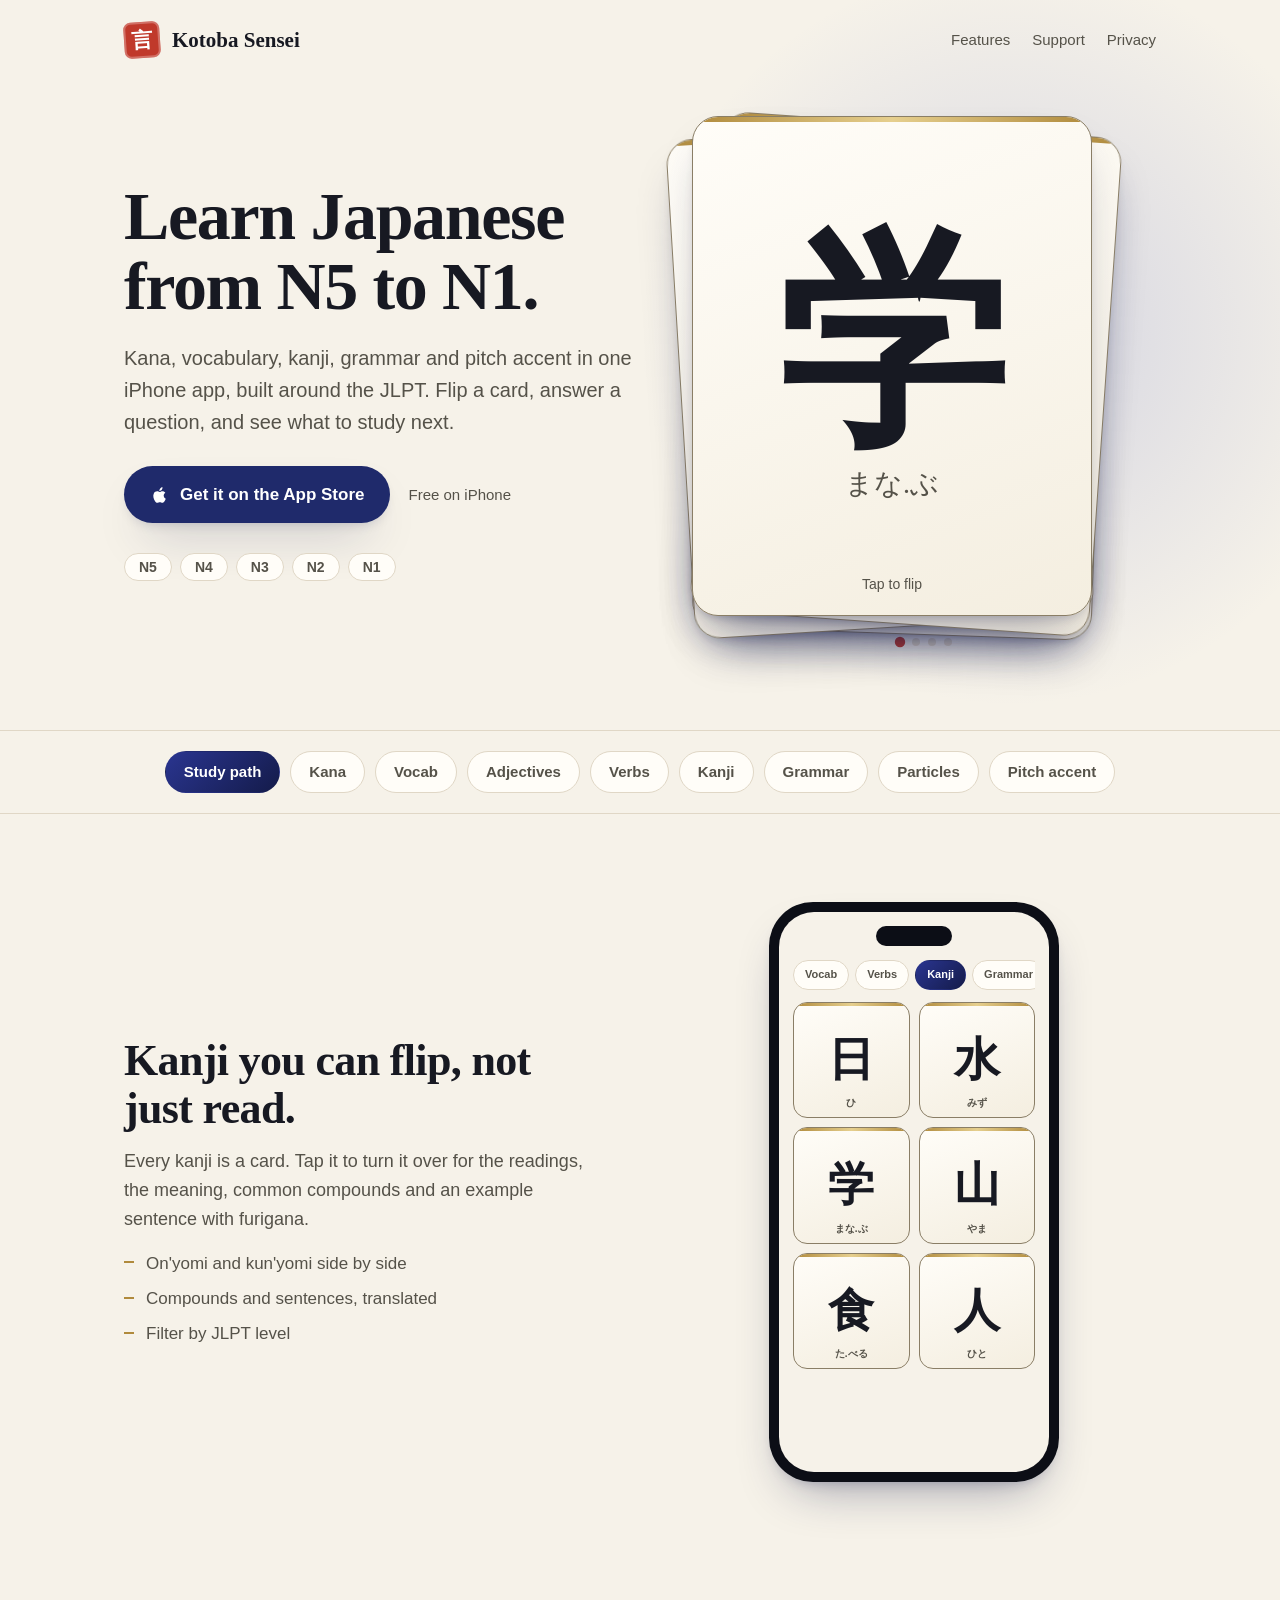
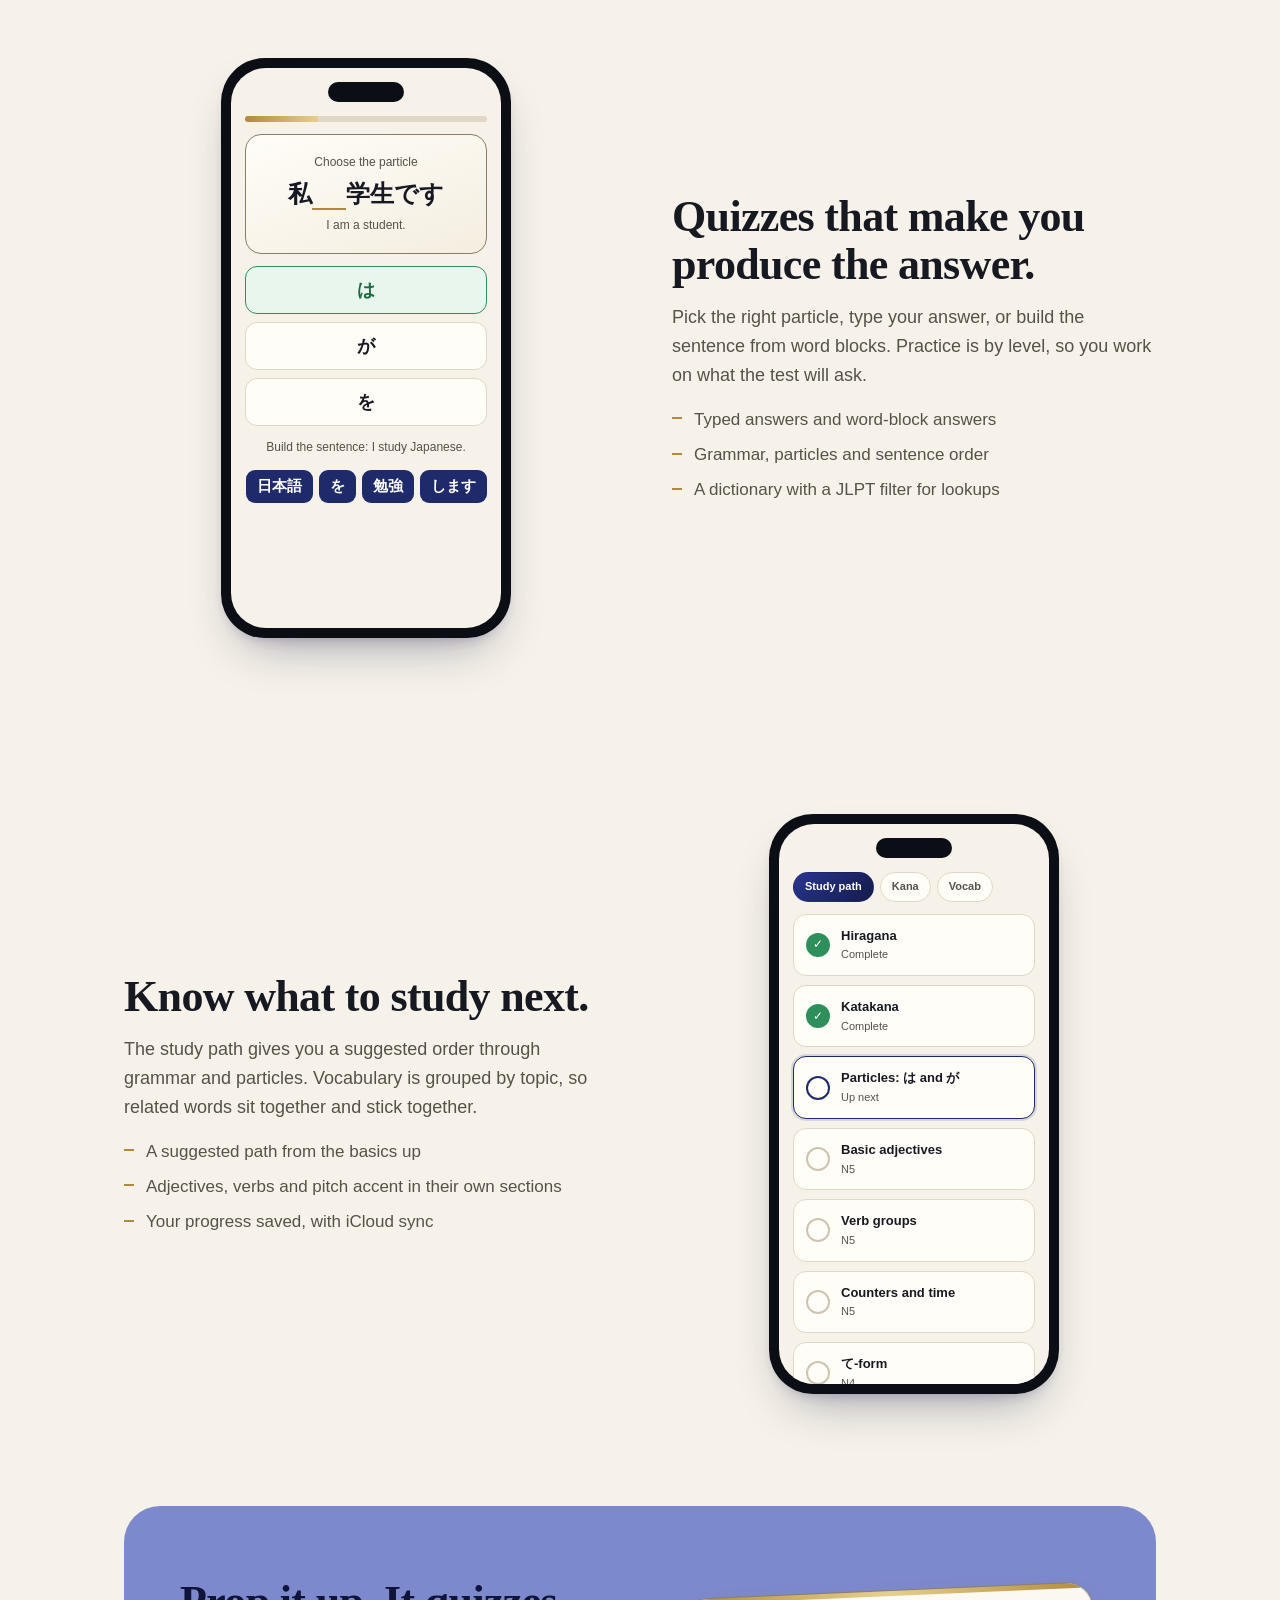
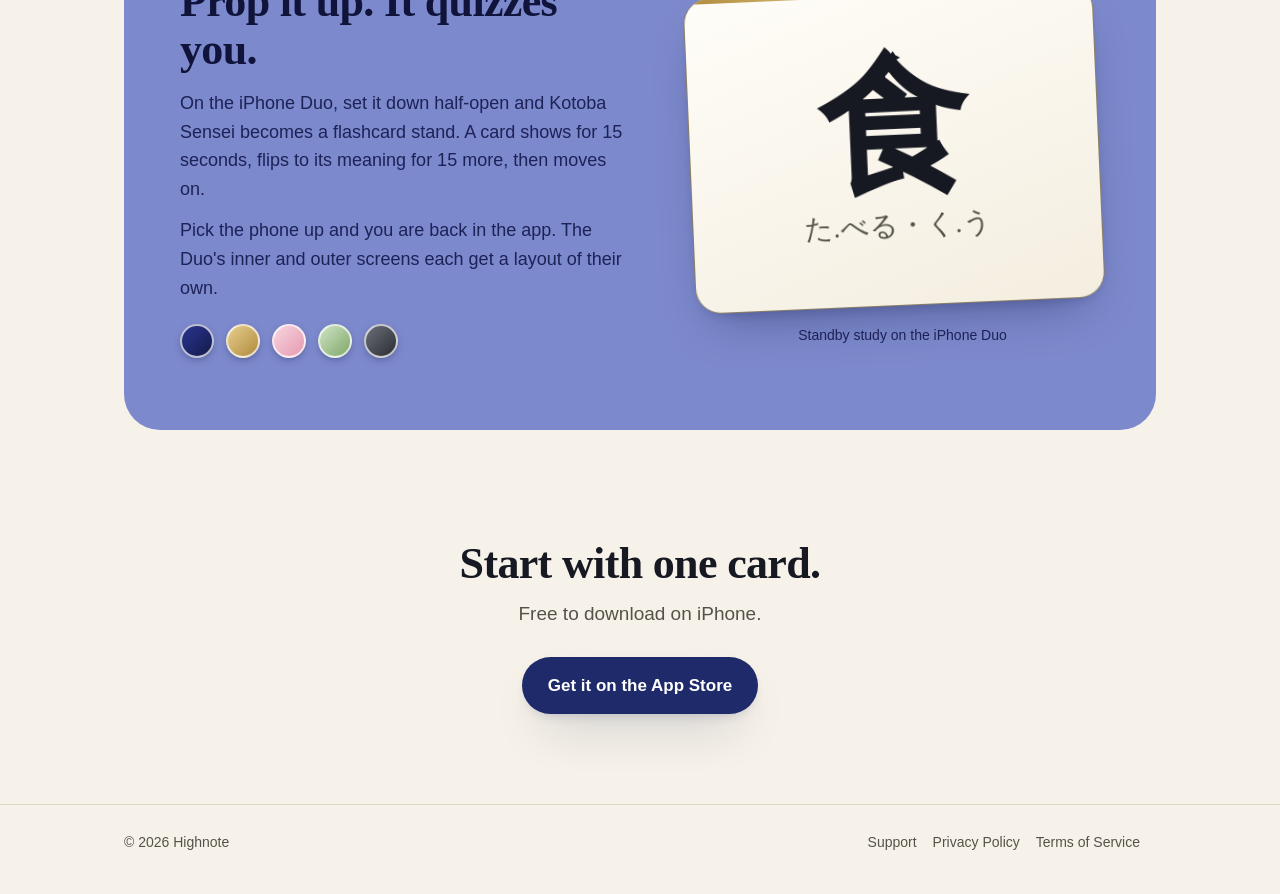
==== commit e7e37964: "Update index.html" ====
--- a/index.html
+++ b/index.html
@@ -38,7 +38,7 @@
     <div>
       <div class="hero-deck" id="heroDeck" role="button" tabindex="0" aria-label="Kanji flashcards. Press to flip the top card.">
         <div class="slot p0"><div class="flip">
-          <div class="face front"><div><div class="k">学</div><div class="r">がく</div></div></div>
+          <div class="face front"><div><div class="k">学</div><div class="r">まな.ぶ</div></div></div>
           <div class="face back"><div><span class="m">Study</span><span class="lv">N5</span></div></div>
         </div></div>
       </div>
@@ -69,9 +69,9 @@
         <div class="island"></div>
         <div class="sp"><b>Vocab</b><b>Verbs</b><b class="on">Kanji</b><b>Grammar</b></div>
         <div class="tiles">
-          <div class="tile">日<small>にち・ひ</small></div><div class="tile">水<small>すい・みず</small></div>
-          <div class="tile">学<small>がく・まなぶ</small></div><div class="tile">山<small>さん・やま</small></div>
-          <div class="tile">食<small>しょく・たべる</small></div><div class="tile">人<small>じん・ひと</small></div>
+          <div class="tile">日<small>ひ</small></div><div class="tile">水<small>みず</small></div>
+          <div class="tile">学<small>まな.ぶ</small></div><div class="tile">山<small>やま</small></div>
+          <div class="tile">食<small>た.べる</small></div><div class="tile">人<small>ひと</small></div>
         </div>
       </div>
     </div>
@@ -138,11 +138,11 @@
     <figure class="stand" style="margin:0">
       <div class="deck">
         <button class="flip" id="standCard" type="button" aria-label="Standby flashcard. Press to flip.">
-          <div class="face front"><div><div class="k">食</div><div class="r">しょく</div></div></div>
+          <div class="face front"><div><div class="k">食</div><div class="r">た.べる・く.う</div></div></div>
           <div class="face back">
             <div><span class="m">Eat, food</span><span class="lv">N5</span></div>
             <div class="row"><b>音</b>ショク</div>
-            <div class="row"><b>訓</b>た-べる</div>
+            <div class="row"><b>訓</b>た.べる・く.う</div>
             <ul><li><span class="w">食事</span><span class="y">しょくじ</span><span class="e">meal</span></li></ul>
             <div class="sent"><span>朝ご飯を食べます。</span><small>I eat breakfast.</small></div>
           </div>
@@ -170,16 +170,16 @@
 (function(){
   var reduce = window.matchMedia('(prefers-reduced-motion: reduce)').matches;
   var deck = [
-    {k:'学',r:'がく',m:'Study',on:'ガク',kun:'まな-ぶ',ex:[['学校','がっこう','school'],['大学','だいがく','university']],s:'毎日学校で日本語を学びます。',t:'I study Japanese at school every day.'},
-    {k:'水',r:'すい',m:'Water',on:'スイ',kun:'みず',ex:[['水曜日','すいようび','Wednesday'],['水道','すいどう','water supply']],s:'冷たい水を飲みます。',t:'I drink cold water.'},
-    {k:'山',r:'さん',m:'Mountain',on:'サン',kun:'やま',ex:[['富士山','ふじさん','Mt. Fuji'],['登山','とざん','mountain climbing']],s:'高い山に登ります。',t:'I climb a tall mountain.'},
-    {k:'日',r:'にち',m:'Day, sun',on:'ニチ・ジツ',kun:'ひ・か',ex:[['日本','にほん','Japan'],['毎日','まいにち','every day']],s:'毎日日本語を勉強します。',t:'I study Japanese every day.'}
+    {k:'学',r:'まな.ぶ',m:'Study',on:'ガク',kun:'まな.ぶ',ex:[['学校','がっこう','school'],['大学','だいがく','university']],s:'毎日学校で日本語を学びます。',t:'I study Japanese at school every day.'},
+    {k:'水',r:'みず',m:'Water',on:'スイ',kun:'みず',ex:[['水曜日','すいようび','Wednesday'],['水道','すいどう','water supply']],s:'冷たい水を飲みます。',t:'I drink cold water.'},
+    {k:'山',r:'やま',m:'Mountain',on:'サン',kun:'やま',ex:[['富士山','ふじさん','Mt. Fuji'],['登山','とざん','mountain climbing']],s:'高い山に登ります。',t:'I climb a tall mountain.'},
+    {k:'日',r:'ひ・か',m:'Day, sun',on:'ニチ・ジツ',kun:'ひ・か',ex:[['日本','にほん','Japan'],['毎日','まいにち','every day']],s:'毎日日本語を勉強します。',t:'I study Japanese every day.'}
   ];
   var deckEl=document.getElementById('heroDeck'), dots=[].slice.call(document.querySelectorAll('#dots i'));
   function esc(s){return s.replace(/&/g,'&amp;').replace(/</g,'&lt;');}
   function cardHTML(c){
     return '<div class="flip">'+
-      '<div class="face front"><div><div class="k">'+c.k+'</div><div class="r">'+c.r+'</div></div><div class="tap">Tap to flip</div></div>'+
+      '<div class="face front"><div><div class="k">'+c.k+'</div><div class="r">'+c.kun+'</div></div><div class="tap">Tap to flip</div></div>'+
       '<div class="face back"><div><span class="m">'+esc(c.m)+'</span><span class="lv">N5</span></div>'+
       '<div class="row"><b>音</b>'+c.on+'</div><div class="row"><b>訓</b>'+c.kun+'</div>'+
       '<ul>'+c.ex.map(function(e){return '<li><span class="w">'+e[0]+'</span><span class="y">'+e[1]+'</span><span class="e">'+esc(e[2])+'</span></li>';}).join('')+'</ul>'+
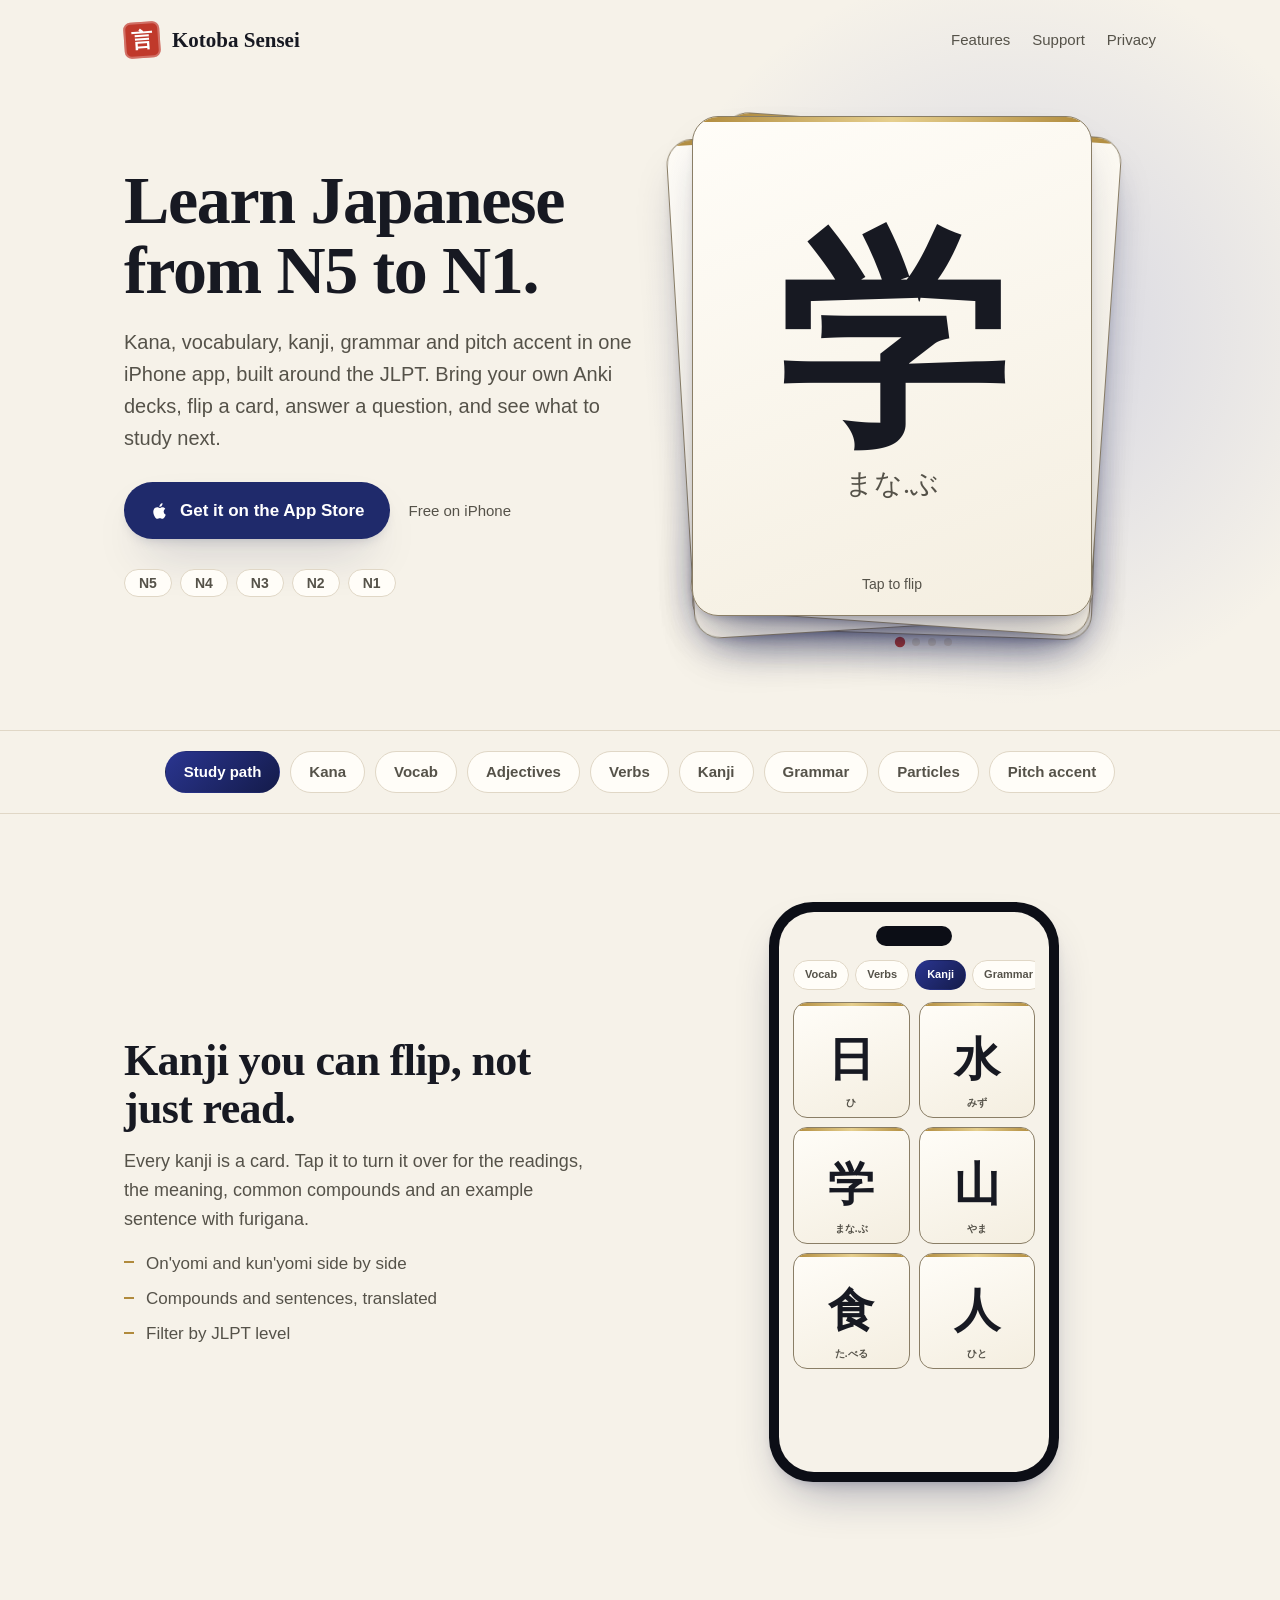
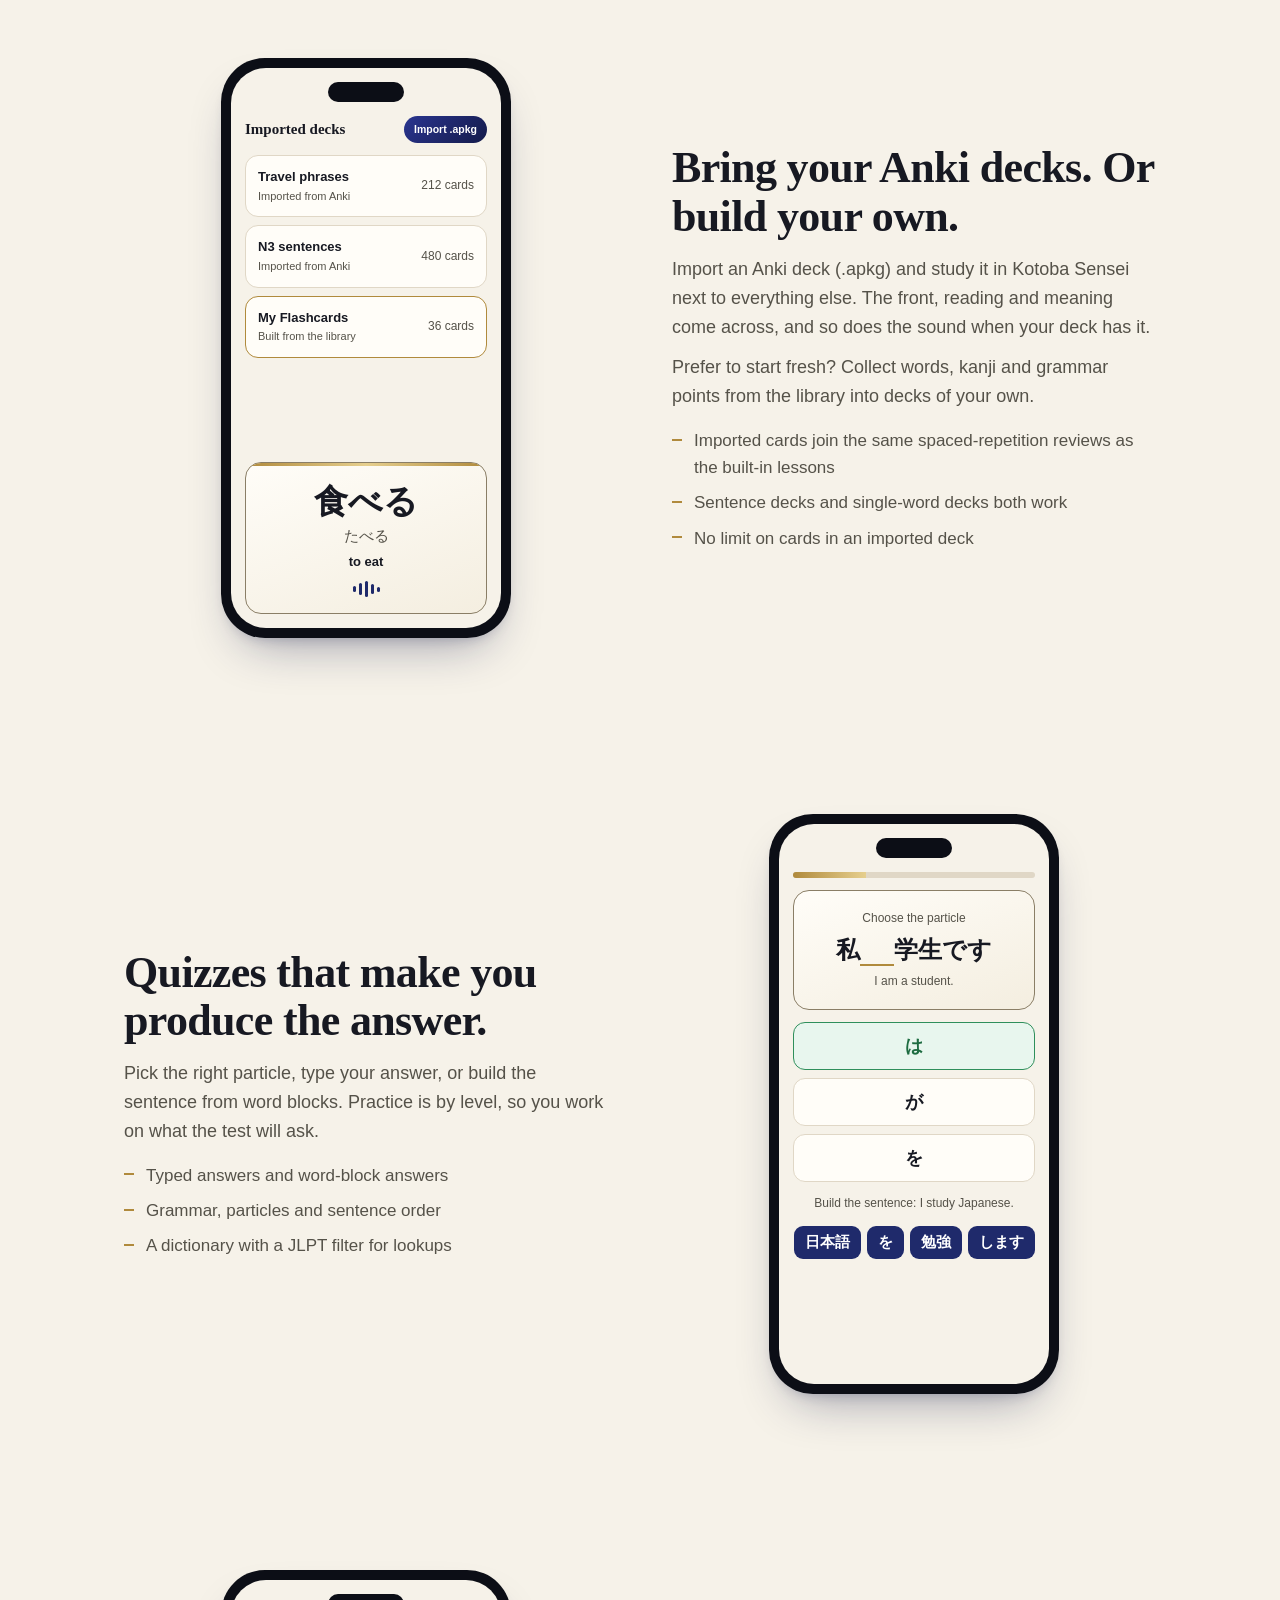
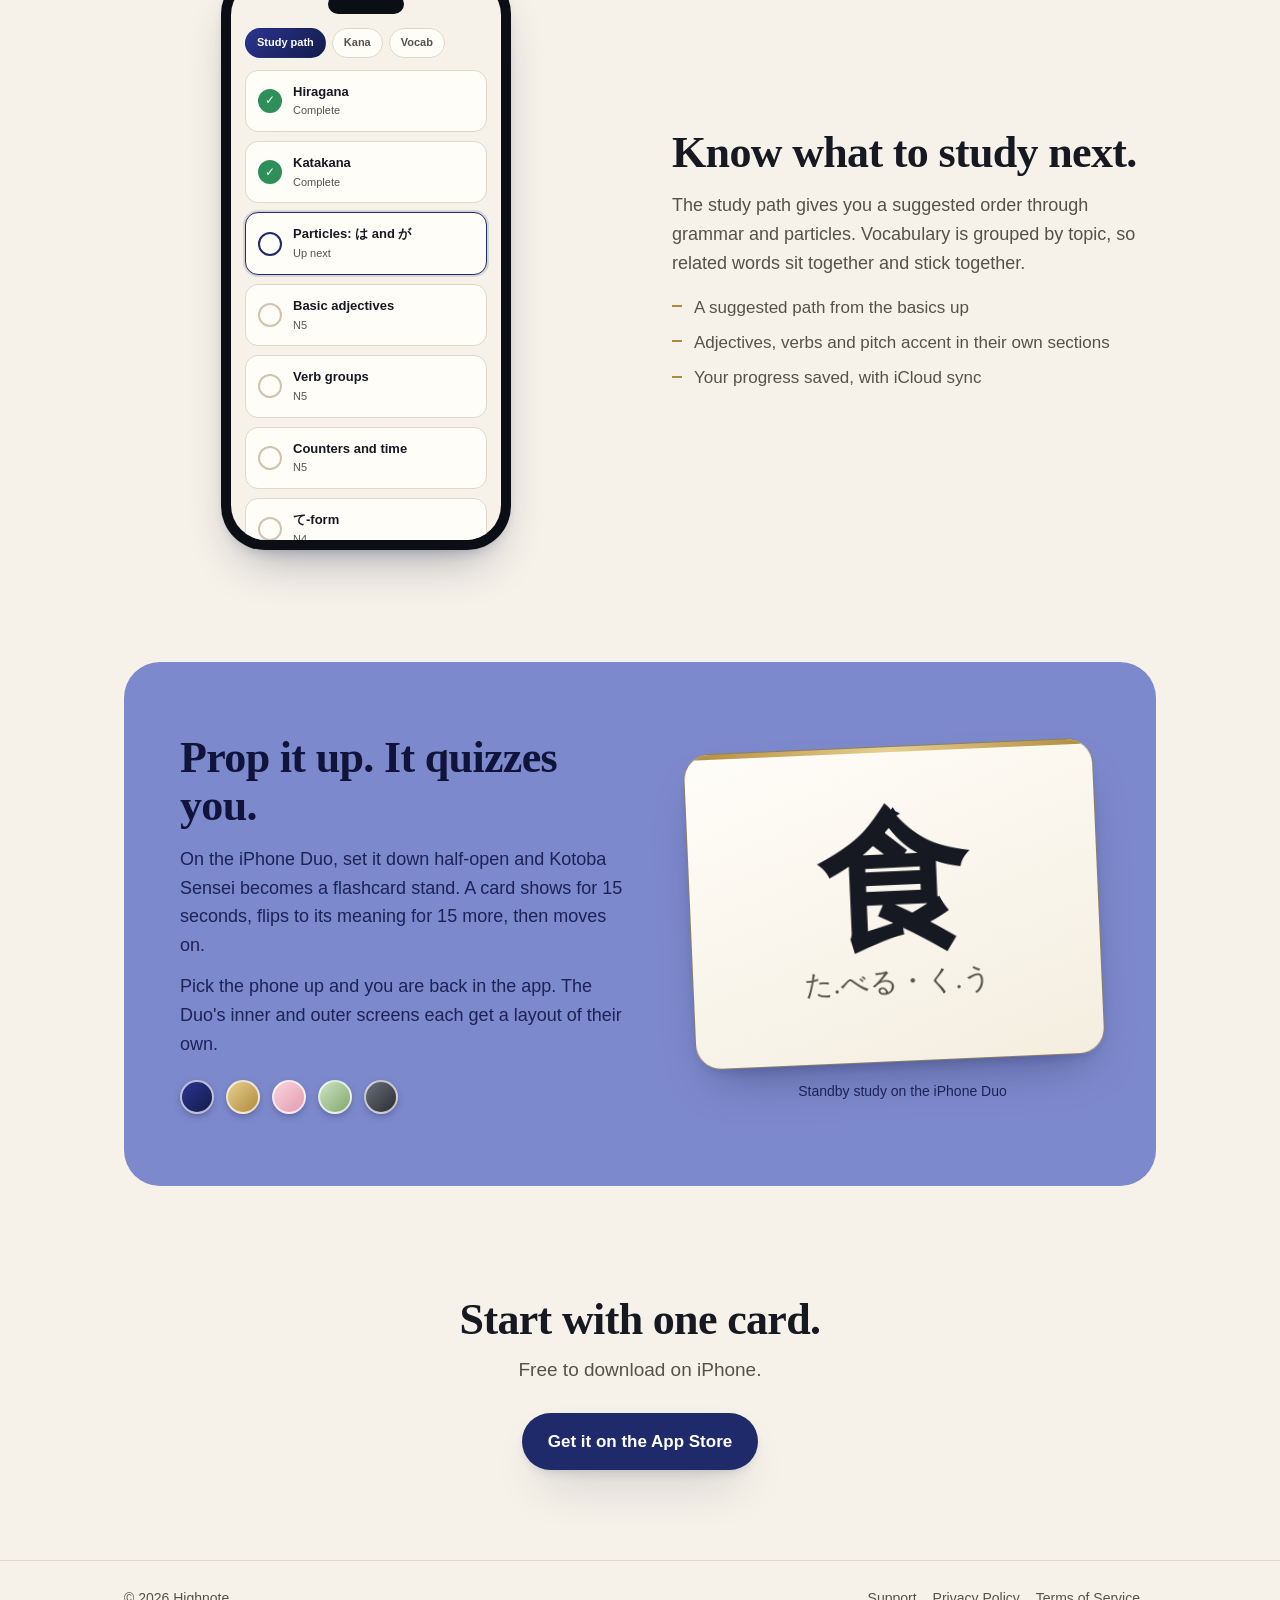
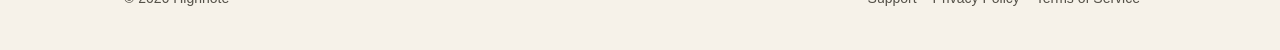
==== commit 64d3e7cb: "Update index.html" ====
--- a/index.html
+++ b/index.html
@@ -4,14 +4,14 @@
 <meta charset="utf-8">
 <meta name="viewport" content="width=device-width,initial-scale=1">
 <title>Kotoba Sensei: Learn Japanese for the JLPT</title>
-<meta name="description" content="Kotoba Sensei is a Japanese study app for JLPT N5 to N1: kana, vocabulary by topic, kanji flashcards, grammar, particles, pitch accent and quizzes.">
+<meta name="description" content="Kotoba Sensei is a Japanese study app for JLPT N5 to N1: kana, vocabulary by topic, kanji flashcards, grammar, pitch accent, quizzes, and Anki deck import.">
 <meta property="og:title" content="Kotoba Sensei: Learn Japanese for the JLPT">
 <meta property="og:description" content="Kana, vocabulary, kanji, grammar and pitch accent, N5 to N1, in one iPhone app.">
 <meta property="og:type" content="website">
 <meta property="og:url" content="https://kotobasensei.io/">
 <meta name="theme-color" content="#f6f2e9">
 <link rel="icon" href="data:image/svg+xml,%3Csvg xmlns='http://www.w3.org/2000/svg' viewBox='0 0 64 64'%3E%3Crect width='64' height='64' rx='12' fill='%23c0392b'/%3E%3Ctext x='32' y='46' font-size='38' text-anchor='middle' fill='white' font-family='serif'%3E言%3C/text%3E%3C/svg%3E">
-<link rel="stylesheet" href="home.css?v=3">
+<link rel="stylesheet" href="home.css?v=4">
 </head>
 <body>
 
@@ -24,7 +24,7 @@
   <section class="hero">
     <div>
       <h1>Learn Japanese from N5 to N1.</h1>
-      <p class="lead">Kana, vocabulary, kanji, grammar and pitch accent in one iPhone app, built around the JLPT. Flip a card, answer a question, and see what to study next.</p>
+      <p class="lead">Kana, vocabulary, kanji, grammar and pitch accent in one iPhone app, built around the JLPT. Bring your own Anki decks, flip a card, answer a question, and see what to study next.</p>
       <div class="cta-row">
         <a class="btn" href="https://apps.apple.com/us/app/kotoba-sensei/id6817171579">
           <svg viewBox="0 0 24 24" aria-hidden="true"><path d="M16.4 12.7c0-2.3 1.9-3.4 2-3.5-1.1-1.6-2.8-1.8-3.4-1.8-1.4-.1-2.8.9-3.5.9s-1.8-.8-3-.8c-1.5 0-3 .9-3.8 2.3-1.6 2.8-.4 7 1.2 9.3.8 1.1 1.7 2.4 2.9 2.3 1.2 0 1.6-.7 3-.7s1.8.7 3 .7 2-1.1 2.8-2.2c.9-1.3 1.2-2.5 1.3-2.6-.1 0-2.5-1-2.5-3.9zM14.1 5.8c.6-.8 1.1-1.9.9-3-.9 0-2.1.6-2.7 1.4-.6.7-1.1 1.8-1 2.9 1.1.1 2.2-.5 2.8-1.3z"/></svg>
@@ -77,7 +77,36 @@
     </div>
   </section>
 
-  <section class="show flip-row">
+  <section class="show flip-row" id="decks">
+    <div class="copy">
+      <h2>Bring your Anki decks. Or build your own.</h2>
+      <p>Import an Anki deck (.apkg) and study it in Kotoba Sensei next to everything else. The front, reading and meaning come across, and so does the sound when your deck has it.</p>
+      <p>Prefer to start fresh? Collect words, kanji and grammar points from the library into decks of your own.</p>
+      <ul>
+        <li>Imported cards join the same spaced-repetition reviews as the built-in lessons</li>
+        <li>Sentence decks and single-word decks both work</li>
+        <li>No limit on cards in an imported deck</li>
+      </ul>
+    </div>
+    <div class="phone" role="img" aria-label="Imported decks screen listing Anki decks and a card preview">
+      <div class="screen">
+        <img src="shots/decks.png" alt="Imported decks in Kotoba Sensei" loading="lazy" onerror="this.remove()">
+        <div class="island"></div>
+        <div class="dk-head"><b>Imported decks</b><span class="imp">Import .apkg</span></div>
+        <div class="dk-list">
+          <div class="drow"><span>Travel phrases<small>Imported from Anki</small></span><em>212 cards</em></div>
+          <div class="drow"><span>N3 sentences<small>Imported from Anki</small></span><em>480 cards</em></div>
+          <div class="drow own"><span>My Flashcards<small>Built from the library</small></span><em>36 cards</em></div>
+        </div>
+        <div class="mini">
+          <div class="mk">食べる</div><div class="mr">たべる</div><div class="mm">to eat</div>
+          <div class="snd" aria-hidden="true"><i></i><i></i><i></i><i></i><i></i></div>
+        </div>
+      </div>
+    </div>
+  </section>
+
+  <section class="show">
     <div class="copy">
       <h2>Quizzes that make you produce the answer.</h2>
       <p>Pick the right particle, type your answer, or build the sentence from word blocks. Practice is by level, so you work on what the test will ask.</p>
@@ -100,7 +129,7 @@
     </div>
   </section>
 
-  <section class="show">
+  <section class="show flip-row">
     <div class="copy">
       <h2>Know what to study next.</h2>
       <p>The study path gives you a suggested order through grammar and particles. Vocabulary is grouped by topic, so related words sit together and stick together.</p>
--- a/home.css
+++ b/home.css
@@ -160,3 +160,19 @@
 .slot.p3{transform:translate(8px,18px) rotate(2deg);z-index:1}
 .slot.toss{transform:translate(82%,-8%) rotate(15deg);z-index:5;transition-duration:.5s;transition-timing-function:cubic-bezier(.5,0,.8,.6)}
 @media(prefers-reduced-motion:reduce){.hero-deck .slot{transition:none}}
+
+/* Anki / decks mock */
+.dk-head{display:flex;align-items:center;justify-content:space-between;flex:none}
+.dk-head b{font:700 15px var(--serif);white-space:nowrap}
+.imp{background:linear-gradient(135deg,#2a3590,#141b4a);color:#fff;border-radius:999px;padding:5px 10px;font-weight:600;font-size:10.5px;white-space:nowrap}
+.dk-list{display:grid;gap:8px;flex:none}
+.drow{display:flex;align-items:center;justify-content:space-between;gap:8px;background:#fffdf8;border:1px solid #e0d7c6;border-radius:13px;padding:11px 12px}
+.drow span{font-weight:600;font-size:13px}.drow small{display:block;font-weight:400;font-size:11px;color:#555249}
+.drow em{font-style:normal;font-size:12px;color:#555249;white-space:nowrap}
+.drow.own{border-color:#b08a3c}
+.mini{margin-top:auto;background:linear-gradient(160deg,#fffdf8,#f4eee0);border:1.5px solid #8a7e66;border-radius:16px;padding:16px 12px;text-align:center;position:relative;overflow:hidden}
+.mini::before{content:"";position:absolute;left:0;right:0;top:0;height:3px;background:linear-gradient(90deg,#b08a3c,#e6cf8e,#b08a3c)}
+.mk{font:700 34px var(--kanji)}.mr{color:#555249;font:400 15px var(--kanji);margin-top:2px}.mm{font-weight:600;font-size:13px;margin-top:6px}
+.snd{display:flex;gap:3px;justify-content:center;align-items:center;height:16px;margin-top:8px}
+.snd i{width:3px;border-radius:2px;background:#1f2a6b}
+.snd i:nth-child(1){height:6px}.snd i:nth-child(2){height:12px}.snd i:nth-child(3){height:16px}.snd i:nth-child(4){height:10px}.snd i:nth-child(5){height:5px}
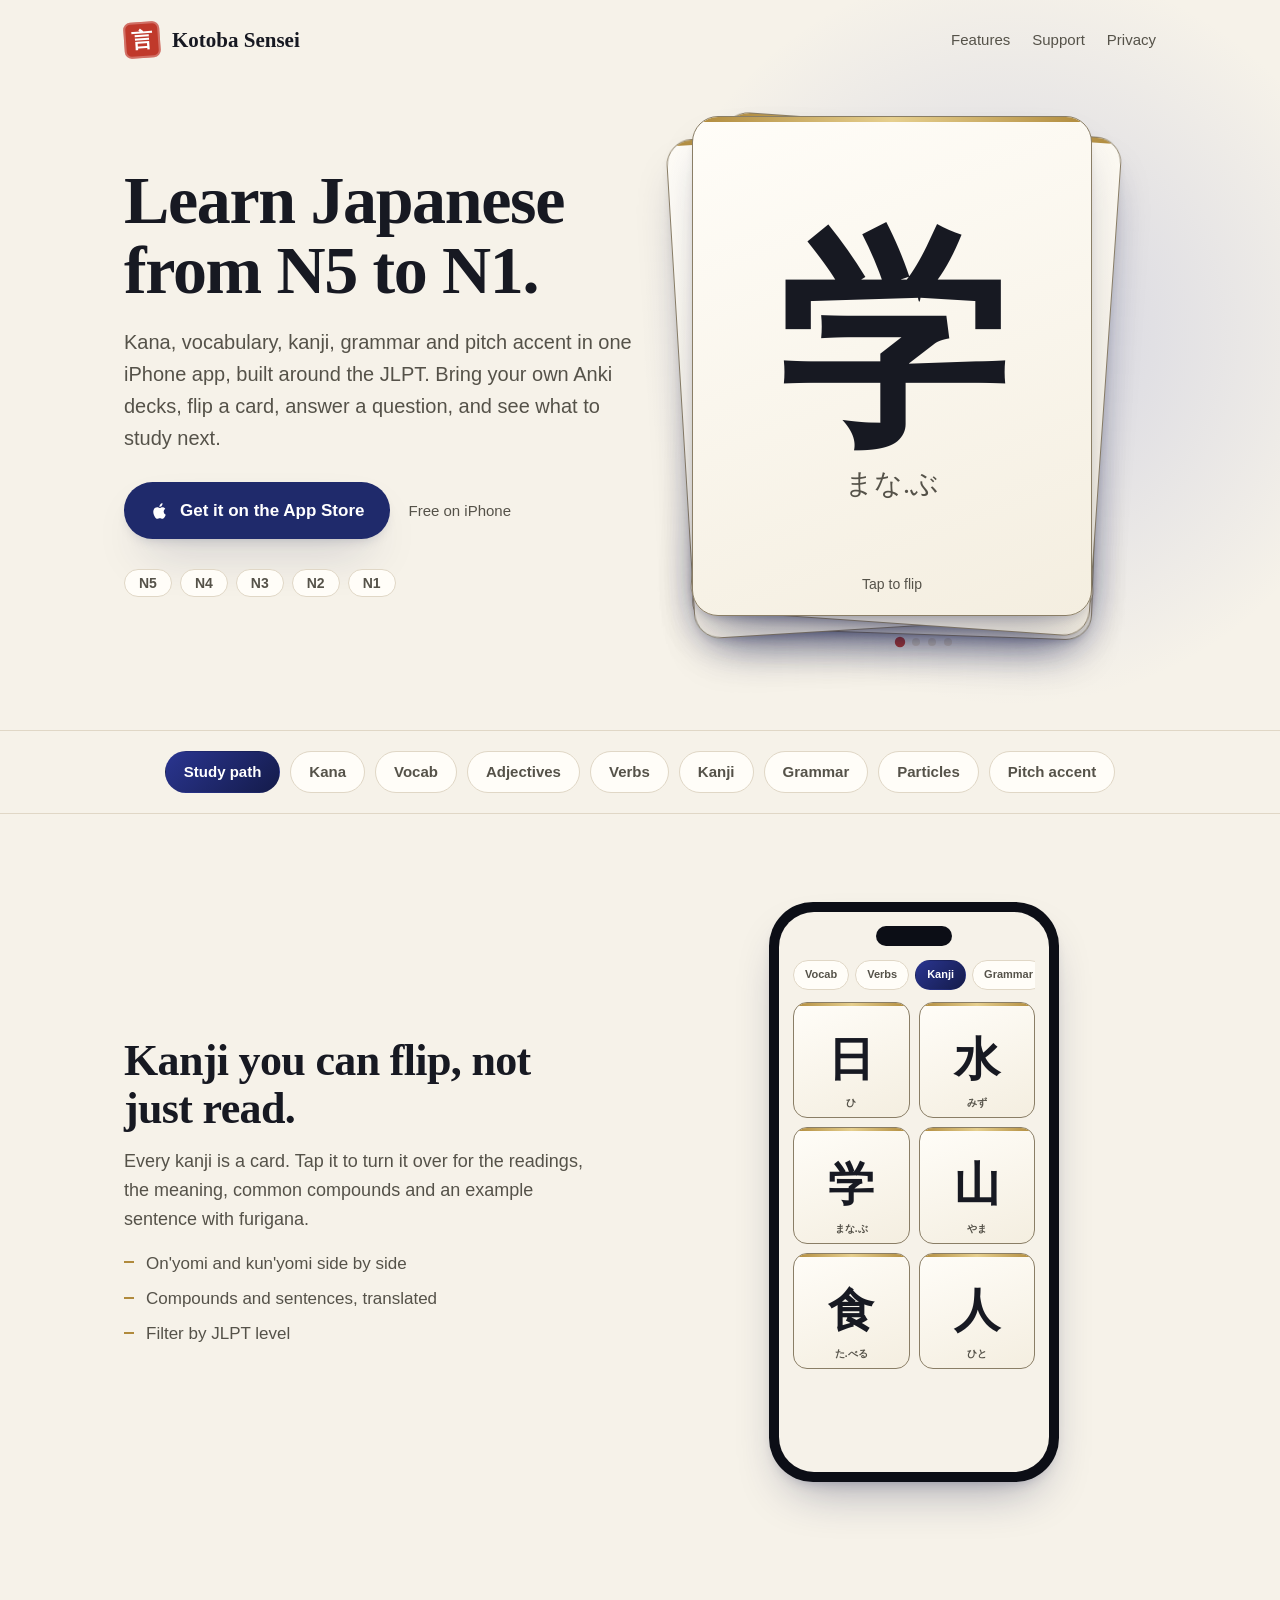
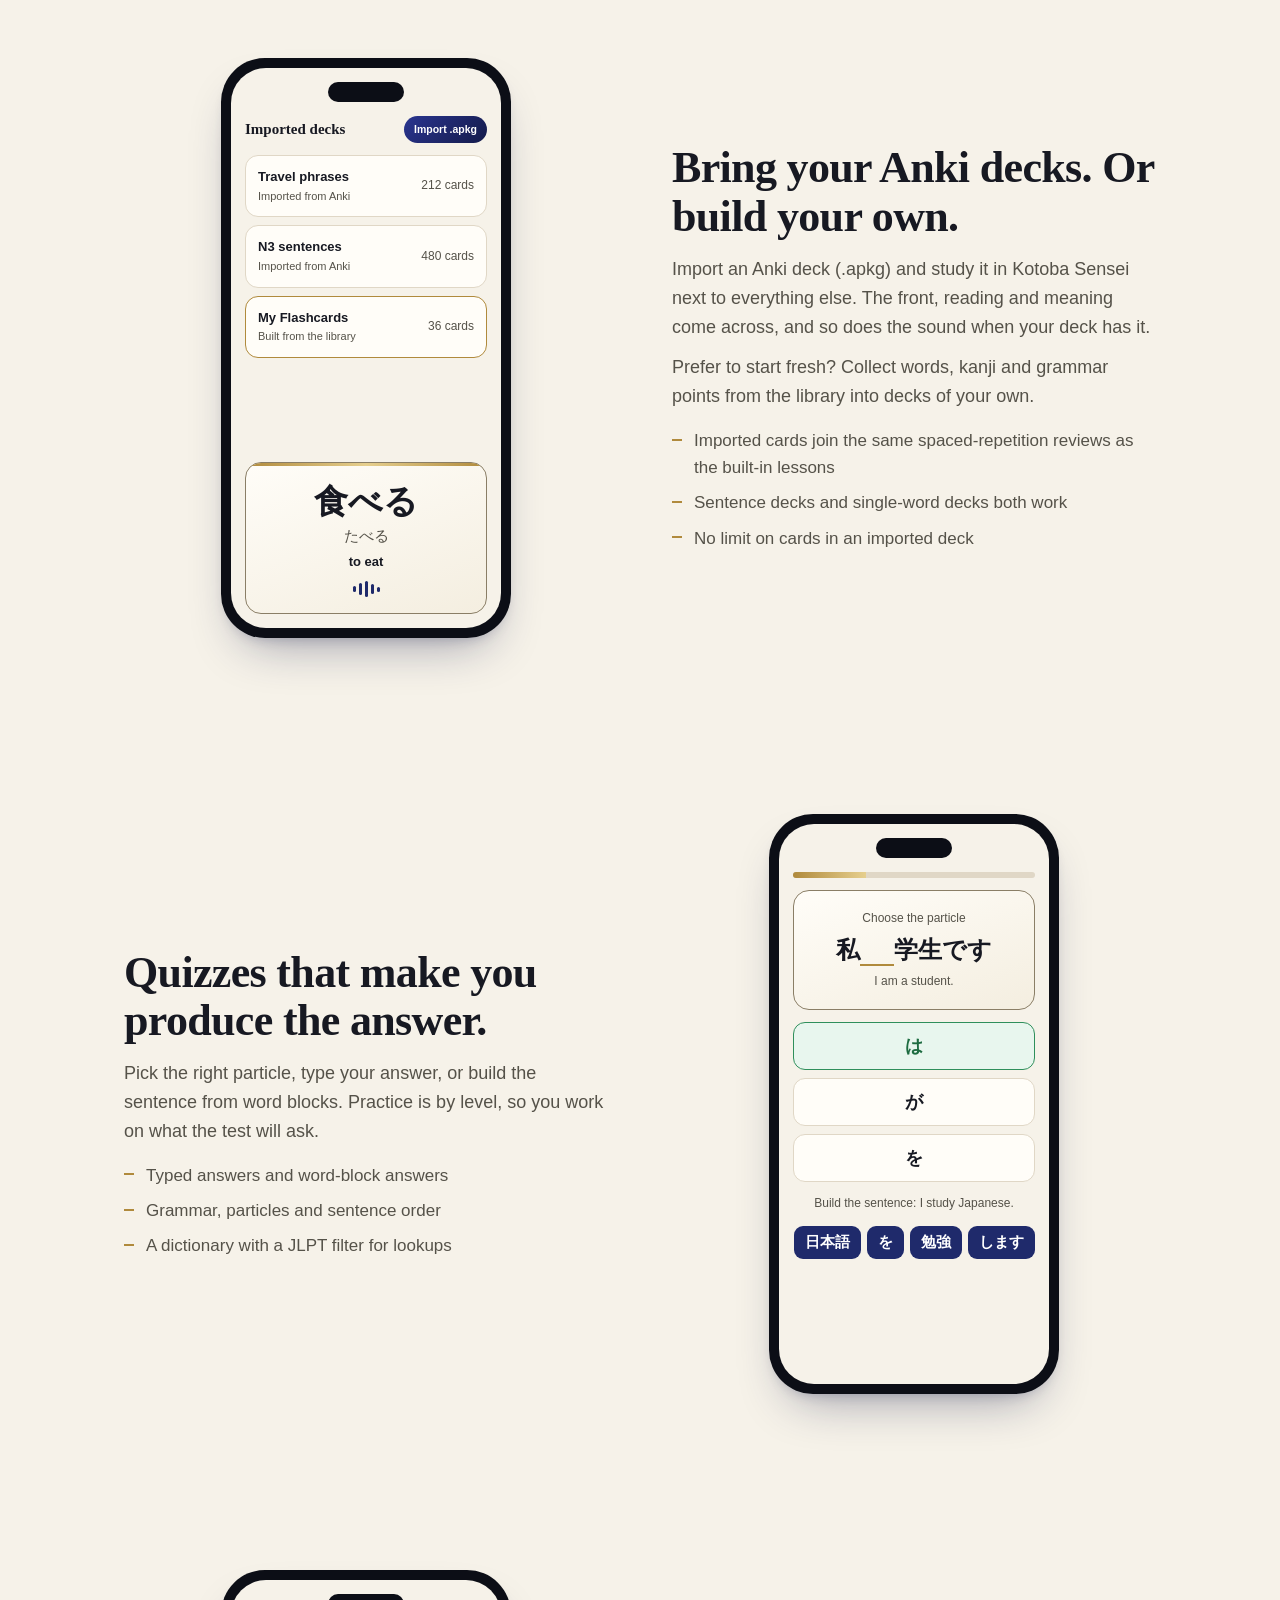
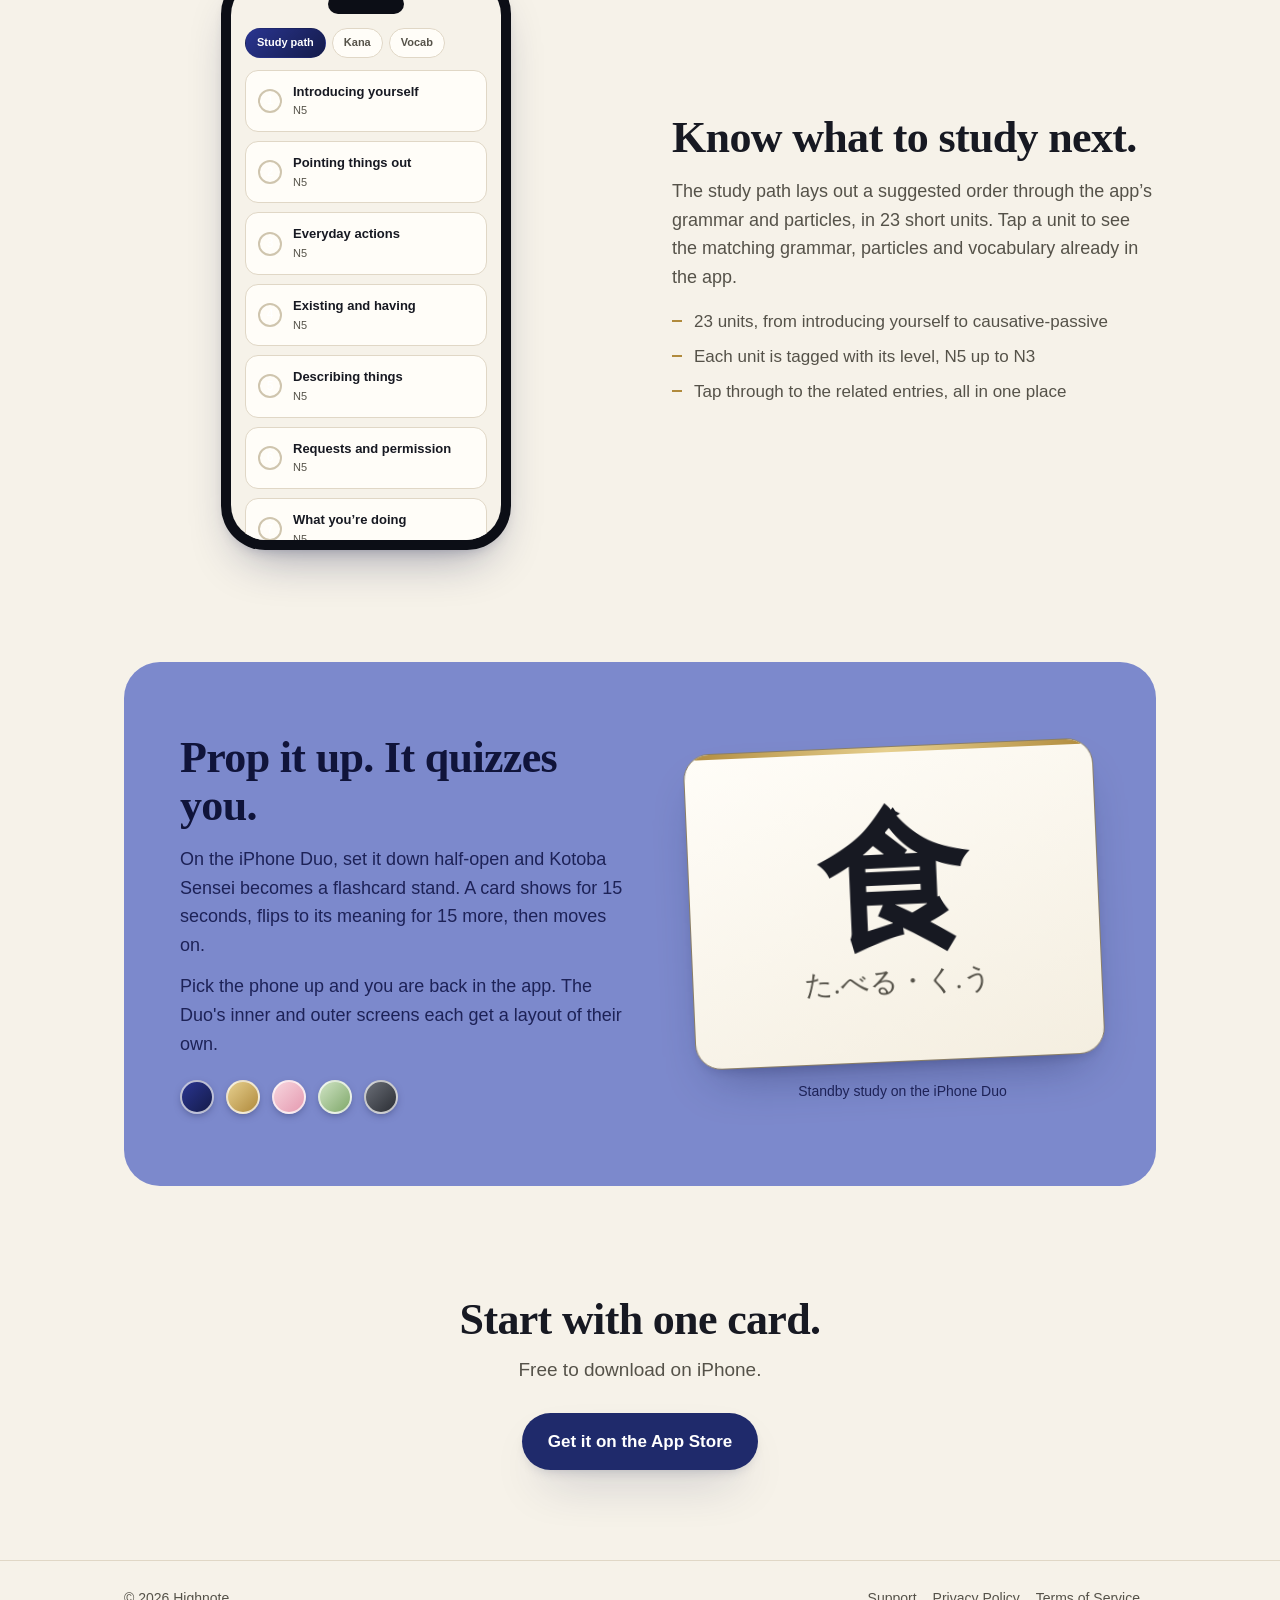
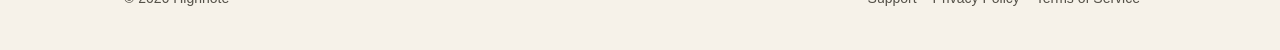
==== commit 42600057: "Update index.html" ====
--- a/index.html
+++ b/index.html
@@ -11,7 +11,7 @@
 <meta property="og:url" content="https://kotobasensei.io/">
 <meta name="theme-color" content="#f6f2e9">
 <link rel="icon" href="data:image/svg+xml,%3Csvg xmlns='http://www.w3.org/2000/svg' viewBox='0 0 64 64'%3E%3Crect width='64' height='64' rx='12' fill='%23c0392b'/%3E%3Ctext x='32' y='46' font-size='38' text-anchor='middle' fill='white' font-family='serif'%3E言%3C/text%3E%3C/svg%3E">
-<link rel="stylesheet" href="home.css?v=4">
+<link rel="stylesheet" href="home.css?v=5">
 </head>
 <body>
 
@@ -132,26 +132,26 @@
   <section class="show flip-row">
     <div class="copy">
       <h2>Know what to study next.</h2>
-      <p>The study path gives you a suggested order through grammar and particles. Vocabulary is grouped by topic, so related words sit together and stick together.</p>
-      <ul>
-        <li>A suggested path from the basics up</li>
-        <li>Adjectives, verbs and pitch accent in their own sections</li>
-        <li>Your progress saved, with iCloud sync</li>
-      </ul>
-    </div>
-    <div class="phone" role="img" aria-label="Study path screen with steps">
+      <p>The study path lays out a suggested order through the app&rsquo;s grammar and particles, in 23 short units. Tap a unit to see the matching grammar, particles and vocabulary already in the app.</p>
+      <ul>
+        <li>23 units, from introducing yourself to causative-passive</li>
+        <li>Each unit is tagged with its level, N5 up to N3</li>
+        <li>Tap through to the related entries, all in one place</li>
+      </ul>
+    </div>
+    <div class="phone" role="img" aria-label="Study path screen listing numbered units">
       <div class="screen">
         <img src="shots/path.png" alt="Study path in Kotoba Sensei" loading="lazy" onerror="this.remove()">
         <div class="island"></div>
         <div class="sp"><b class="on">Study path</b><b>Kana</b><b>Vocab</b></div>
         <div class="path">
-          <div class="step done"><i>✓</i><span>Hiragana<em>Complete</em></span></div>
-          <div class="step done"><i>✓</i><span>Katakana<em>Complete</em></span></div>
-          <div class="step now"><i></i><span>Particles: は and が<em>Up next</em></span></div>
-          <div class="step"><i></i><span>Basic adjectives<em>N5</em></span></div>
-          <div class="step"><i></i><span>Verb groups<em>N5</em></span></div>
-          <div class="step"><i></i><span>Counters and time<em>N5</em></span></div>
-          <div class="step"><i></i><span>て-form<em>N4</em></span></div>
+          <div class="step num"><i>1</i><span>Introducing yourself<em>N5</em></span></div>
+          <div class="step num"><i>2</i><span>Pointing things out<em>N5</em></span></div>
+          <div class="step num"><i>3</i><span>Everyday actions<em>N5</em></span></div>
+          <div class="step num"><i>4</i><span>Existing and having<em>N5</em></span></div>
+          <div class="step num"><i>5</i><span>Describing things<em>N5</em></span></div>
+          <div class="step num"><i>6</i><span>Requests and permission<em>N5</em></span></div>
+          <div class="step num"><i>7</i><span>What you&rsquo;re doing<em>N5</em></span></div>
         </div>
       </div>
     </div>
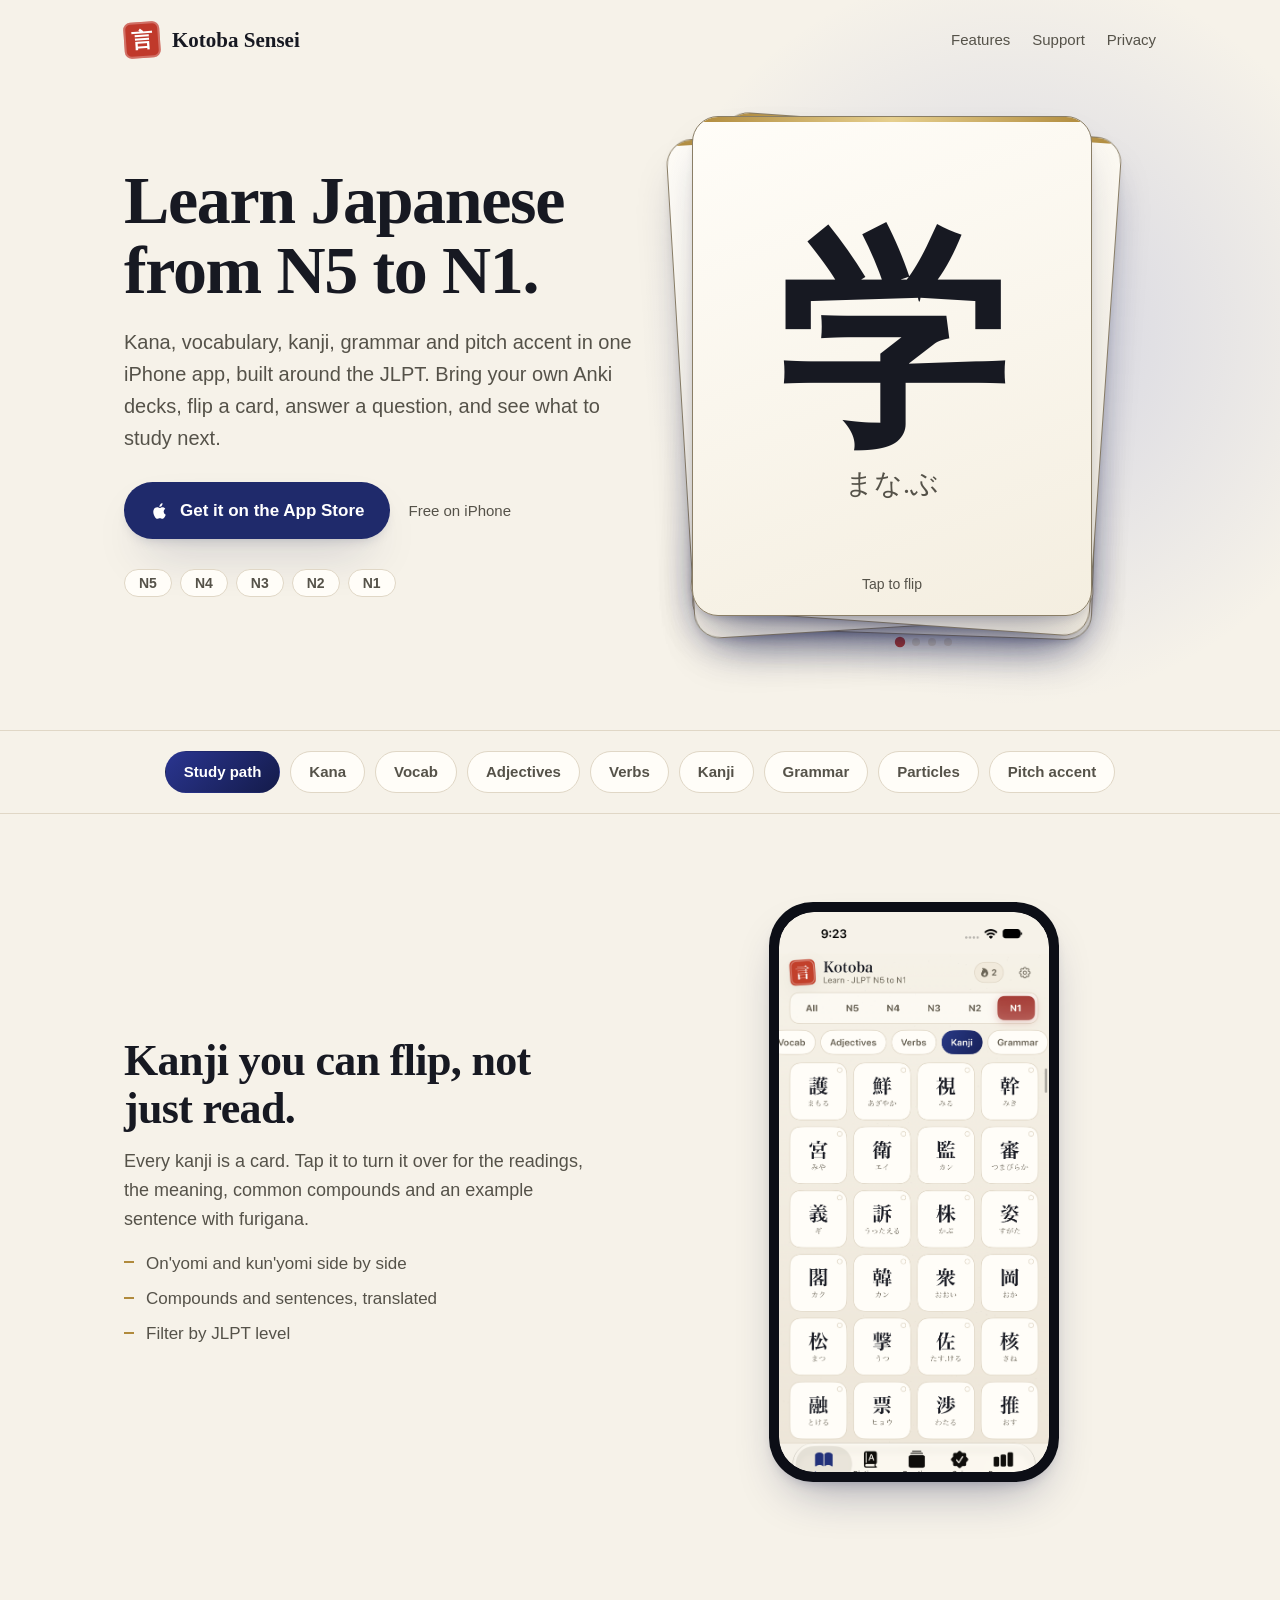
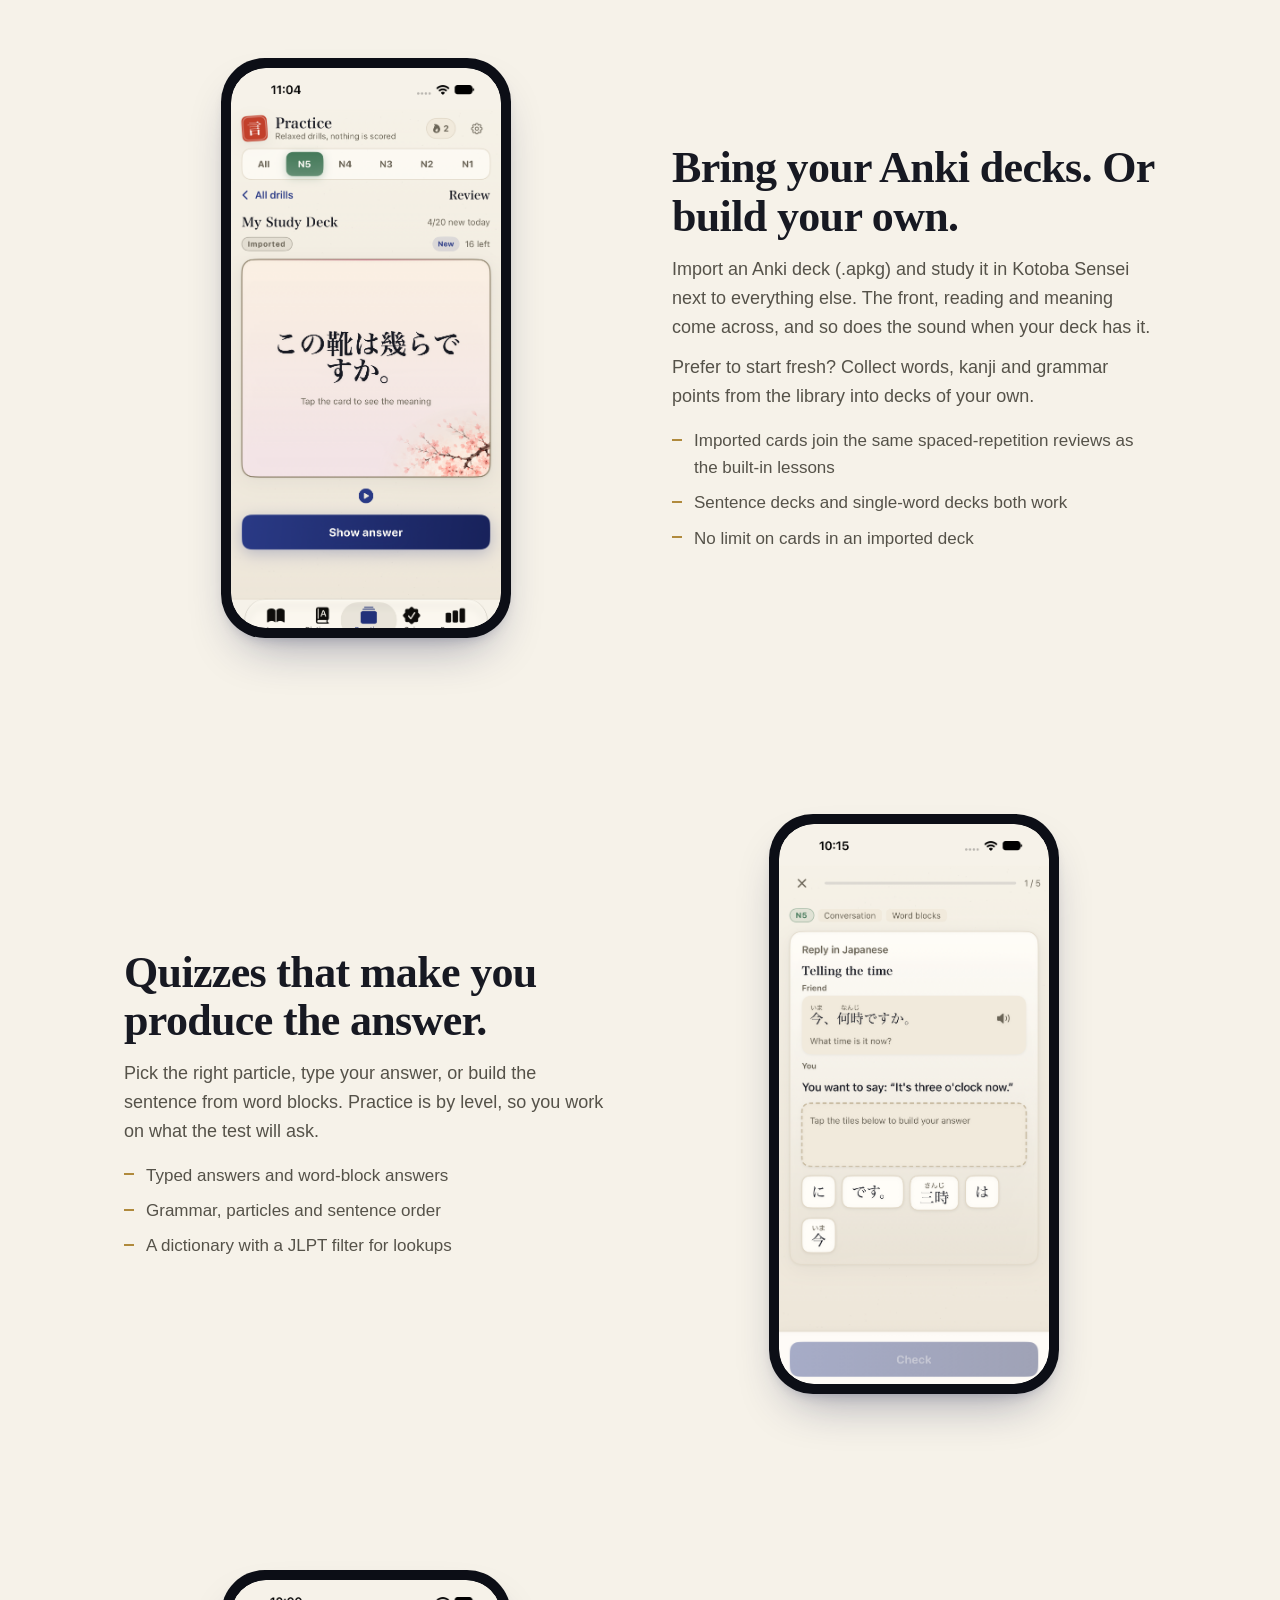
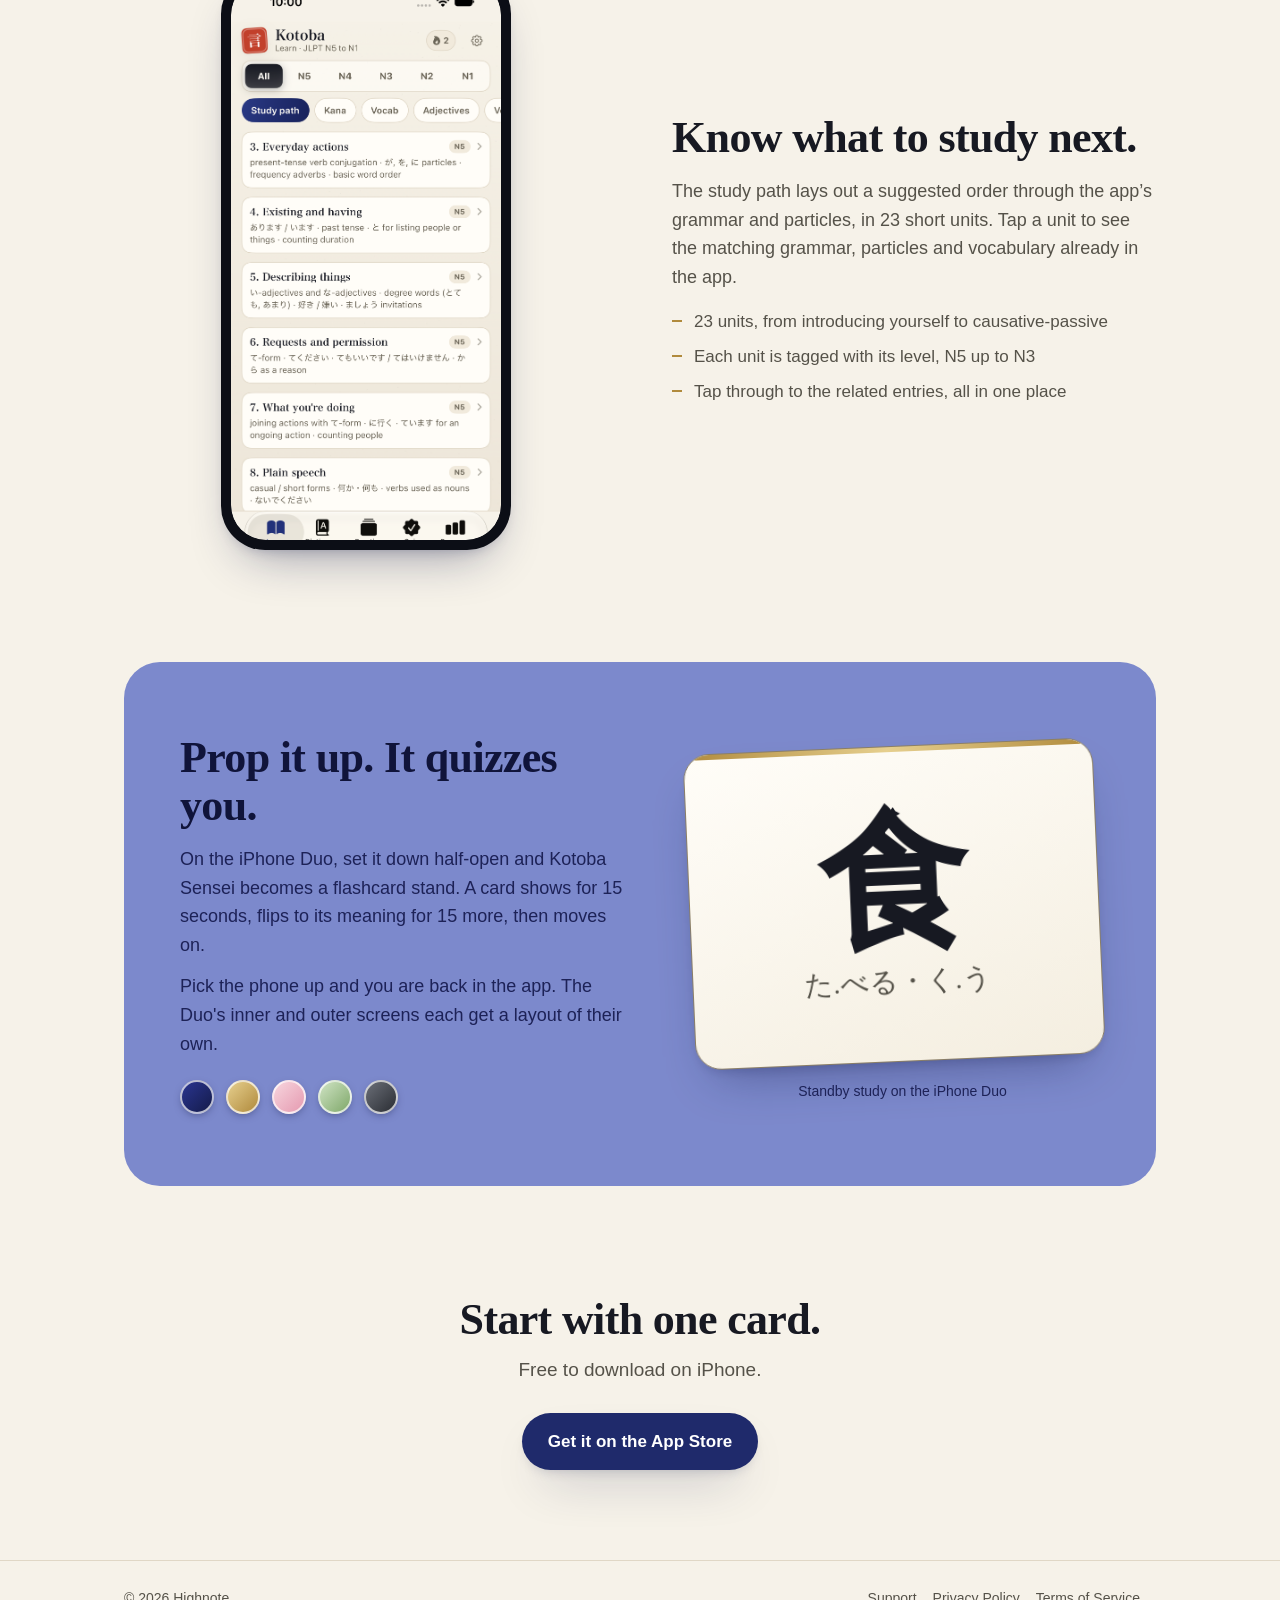
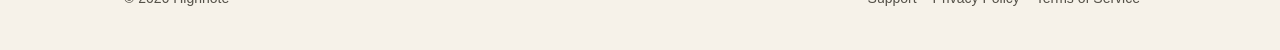
==== commit 8730325b: "Update index.html" ====
--- a/index.html
+++ b/index.html
@@ -11,7 +11,7 @@
 <meta property="og:url" content="https://kotobasensei.io/">
 <meta name="theme-color" content="#f6f2e9">
 <link rel="icon" href="data:image/svg+xml,%3Csvg xmlns='http://www.w3.org/2000/svg' viewBox='0 0 64 64'%3E%3Crect width='64' height='64' rx='12' fill='%23c0392b'/%3E%3Ctext x='32' y='46' font-size='38' text-anchor='middle' fill='white' font-family='serif'%3E言%3C/text%3E%3C/svg%3E">
-<link rel="stylesheet" href="home.css?v=5">
+<link rel="stylesheet" href="home.css?v=6">
 </head>
 <body>
 
--- a/home.css
+++ b/home.css
@@ -81,8 +81,8 @@
 
 /* phones */
 .phone{justify-self:center;width:min(100%,290px);aspect-ratio:9/18;border-radius:44px;background:#0c0e16;padding:10px;box-shadow:var(--shadow);position:relative}
-.screen{position:relative;width:100%;height:100%;border-radius:35px;overflow:hidden;background:#f6f2e9;color:#171922;padding:18px 14px 14px;display:flex;flex-direction:column;gap:12px;font-size:13px}
-.screen img{position:absolute;inset:0;width:100%;height:100%;object-fit:cover;z-index:2;background:#f6f2e9}
+.screen{position:relative;width:100%;height:100%;border-radius:35px;overflow:hidden;isolation:isolate;transform:translateZ(0);-webkit-mask-image:-webkit-radial-gradient(white,black);background:#f6f2e9;color:#171922;padding:18px 14px 14px;display:flex;flex-direction:column;gap:12px;font-size:13px}
+.screen img{position:absolute;inset:0;width:100%;height:100%;object-fit:cover;object-position:top;border-radius:inherit;z-index:2;background:#f6f2e9}
 .island{height:20px;width:76px;border-radius:12px;background:#0c0e16;margin:-4px auto 2px;flex:none}
 .sp{display:flex;gap:6px;overflow:hidden;flex:none}
 .sp b{white-space:nowrap;border:1px solid #e0d7c6;background:#fffdf8;border-radius:999px;padding:5px 11px;font-weight:600;font-size:11px;color:#555249}
@@ -176,3 +176,4 @@
 .snd{display:flex;gap:3px;justify-content:center;align-items:center;height:16px;margin-top:8px}
 .snd i{width:3px;border-radius:2px;background:#1f2a6b}
 .snd i:nth-child(1){height:6px}.snd i:nth-child(2){height:12px}.snd i:nth-child(3){height:16px}.snd i:nth-child(4){height:10px}.snd i:nth-child(5){height:5px}
+.step.num i{background:#fffdf8;border-color:#cfc5ae;color:#1f2a6b;font-weight:700;font-size:11px}
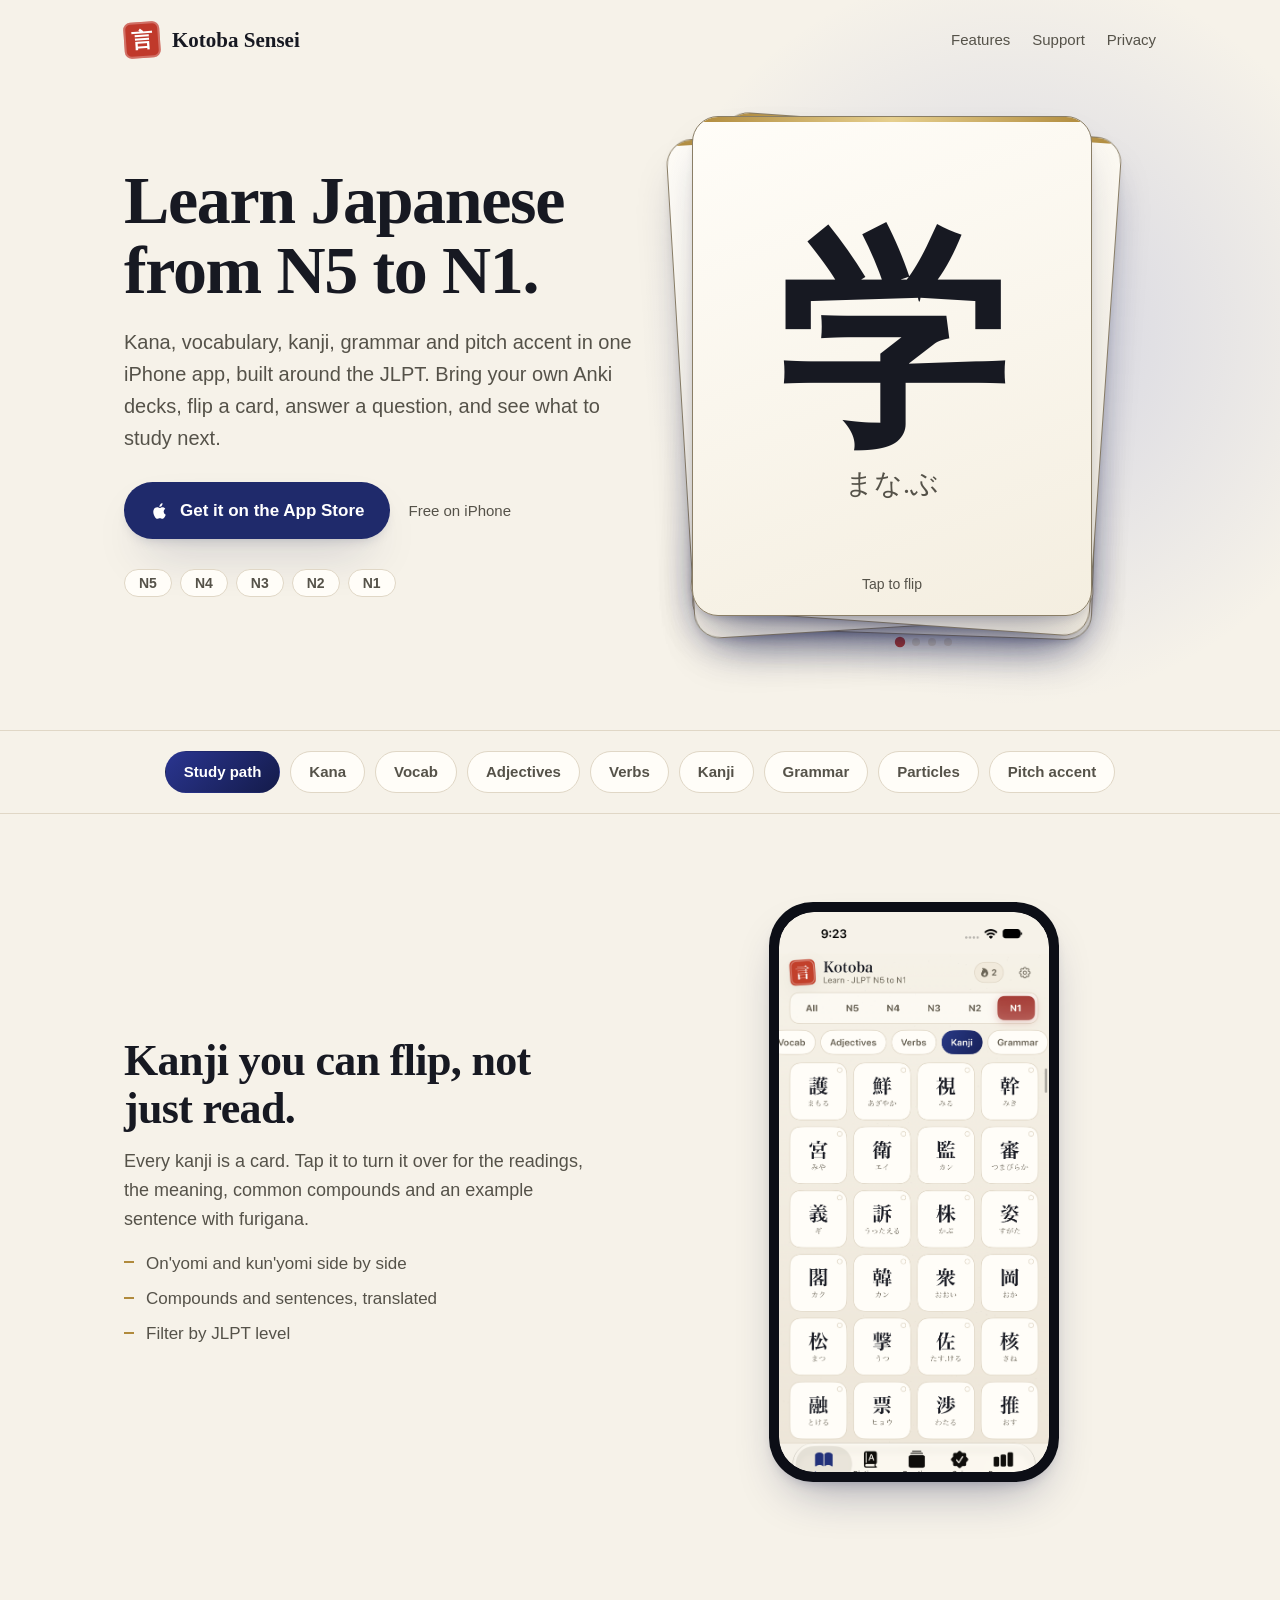
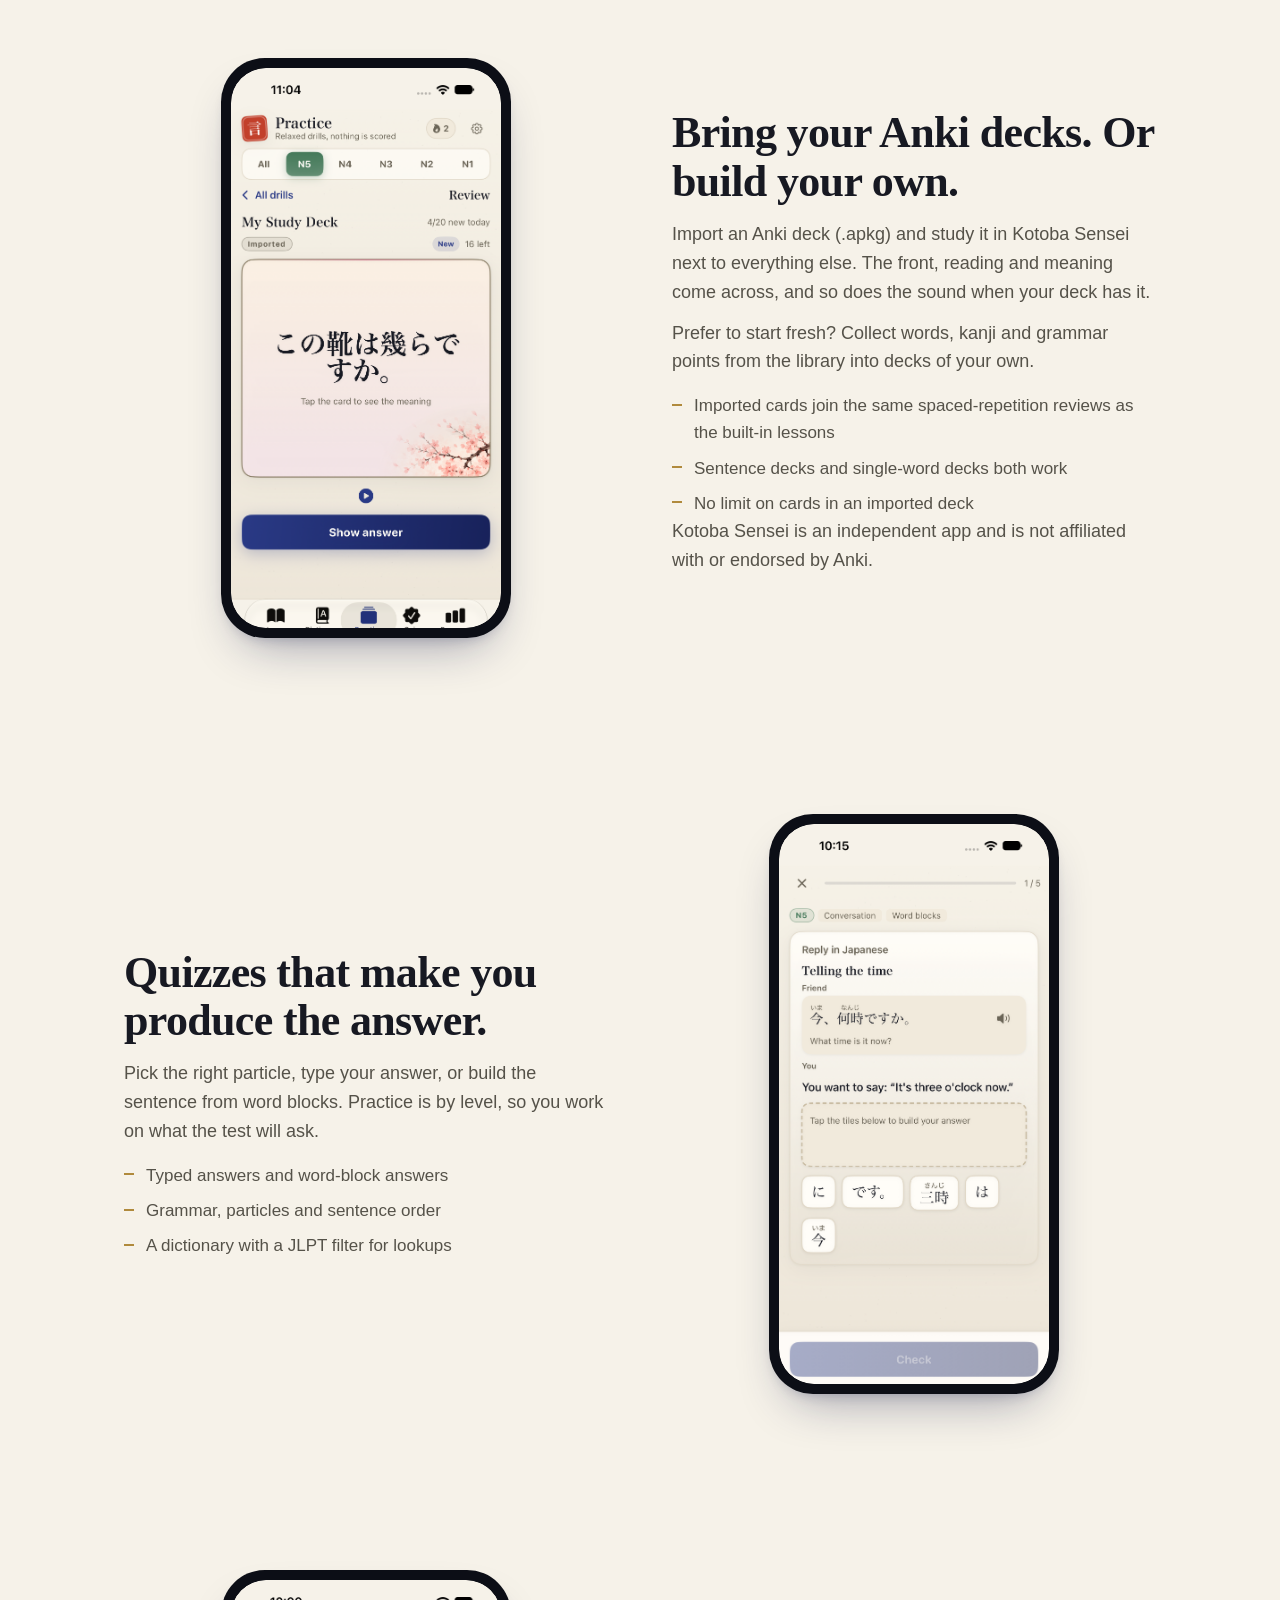
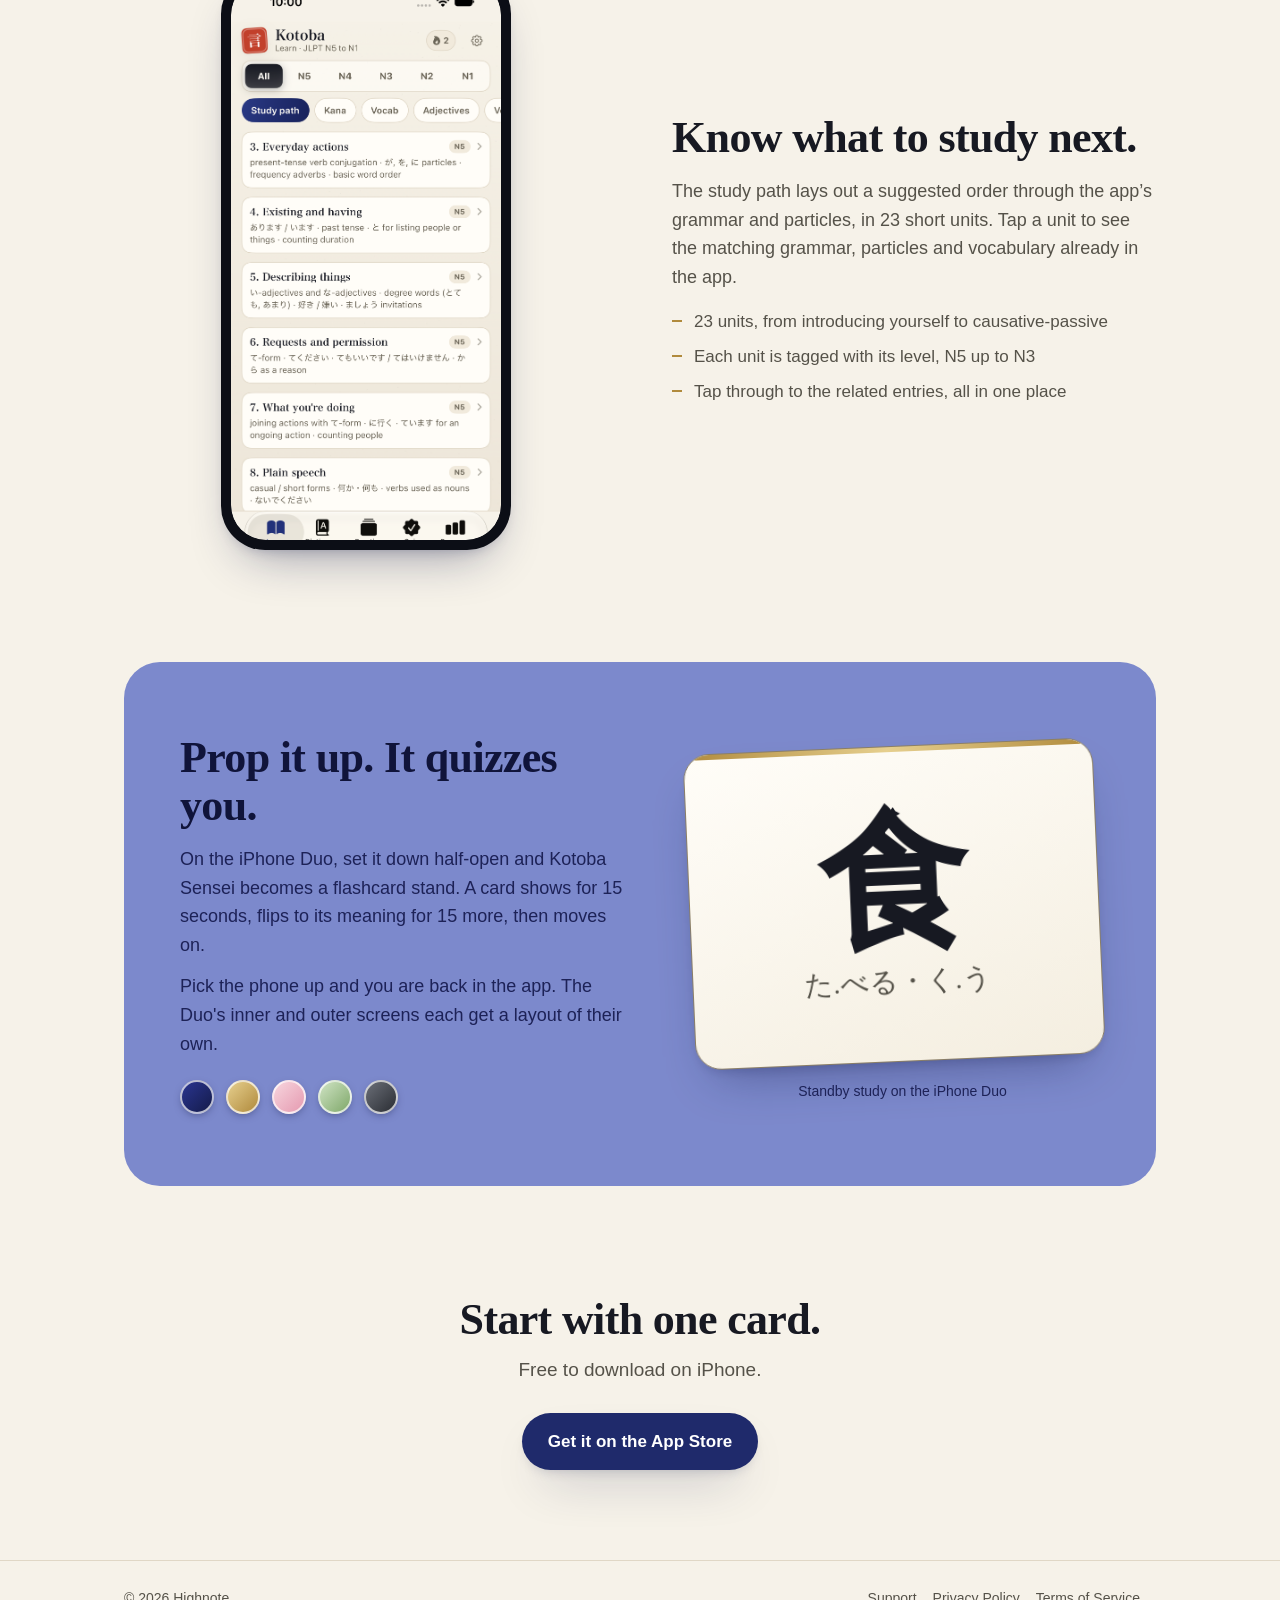
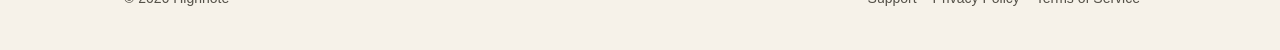
==== commit 195486be: "Update index.html" ====
--- a/index.html
+++ b/index.html
@@ -87,6 +87,7 @@
         <li>Sentence decks and single-word decks both work</li>
         <li>No limit on cards in an imported deck</li>
       </ul>
+      <p class="note">Kotoba Sensei is an independent app and is not affiliated with or endorsed by Anki.</p>
     </div>
     <div class="phone" role="img" aria-label="Imported decks screen listing Anki decks and a card preview">
       <div class="screen">
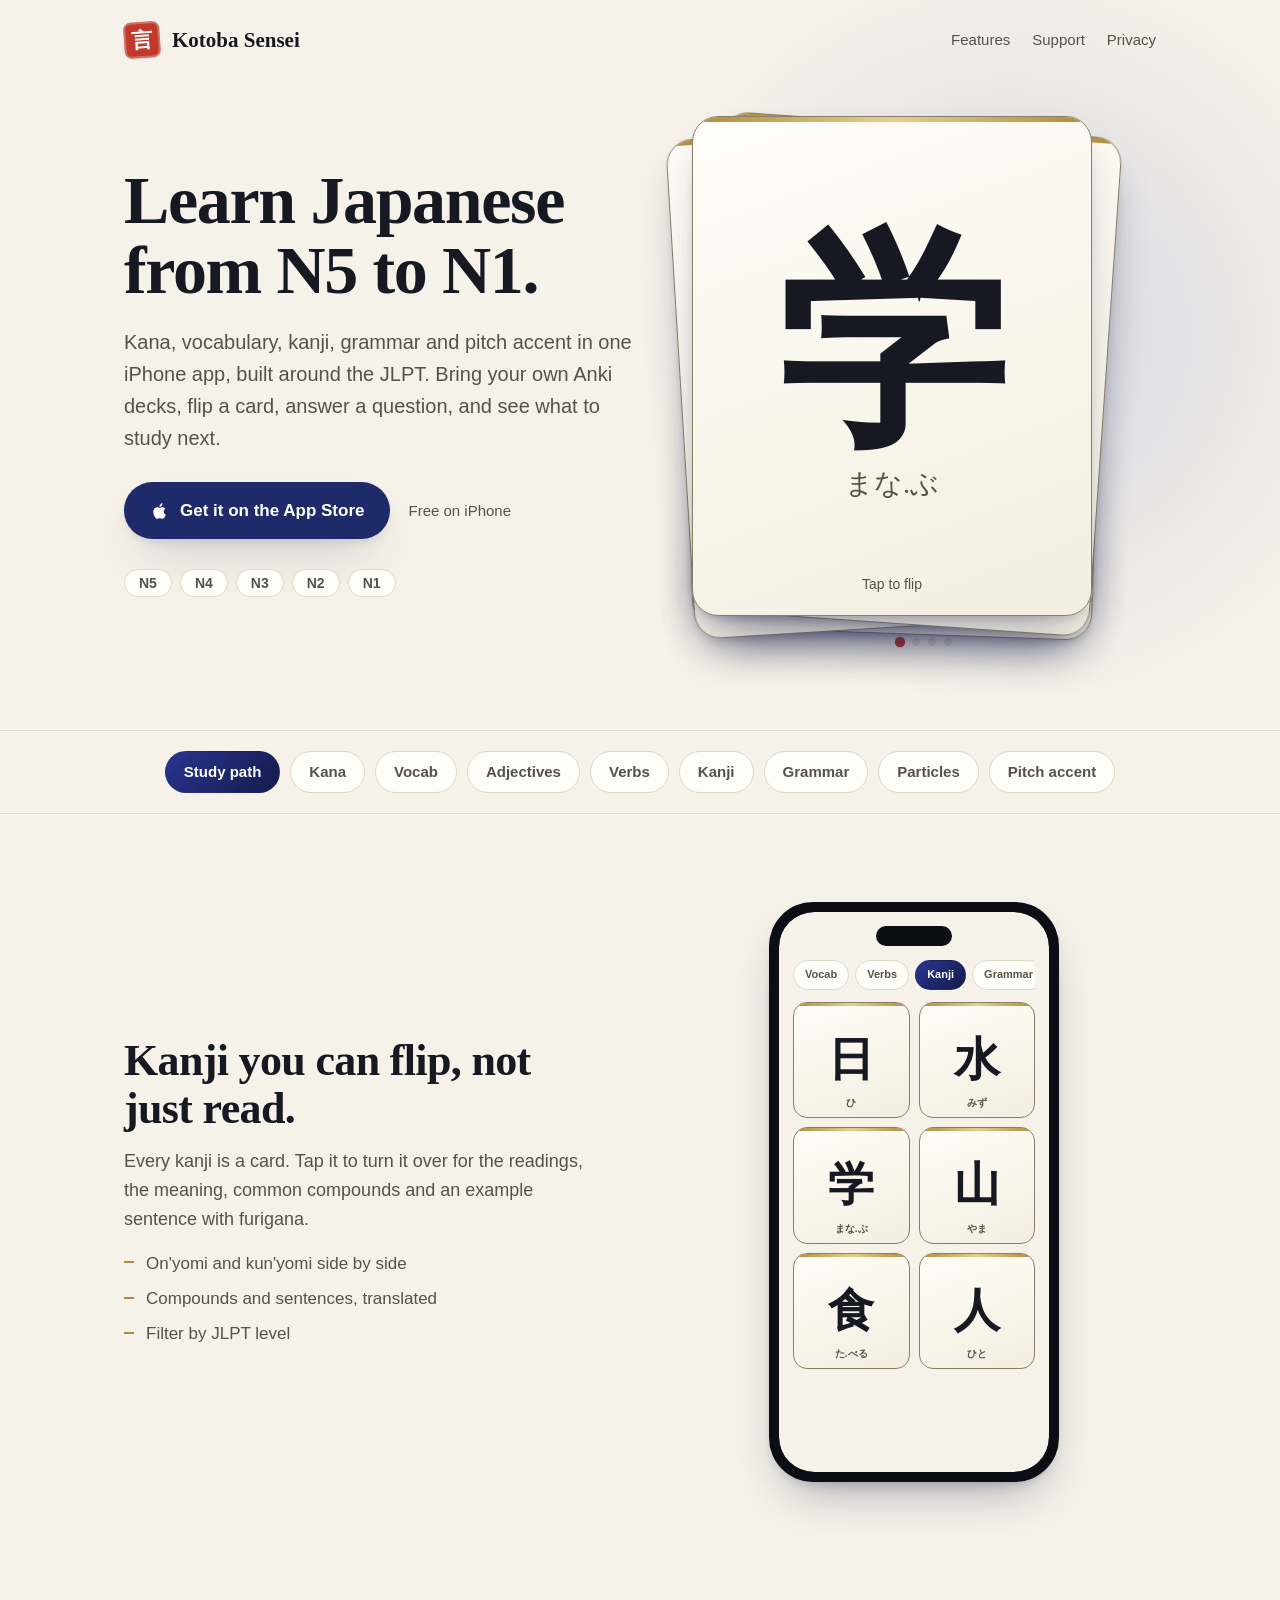
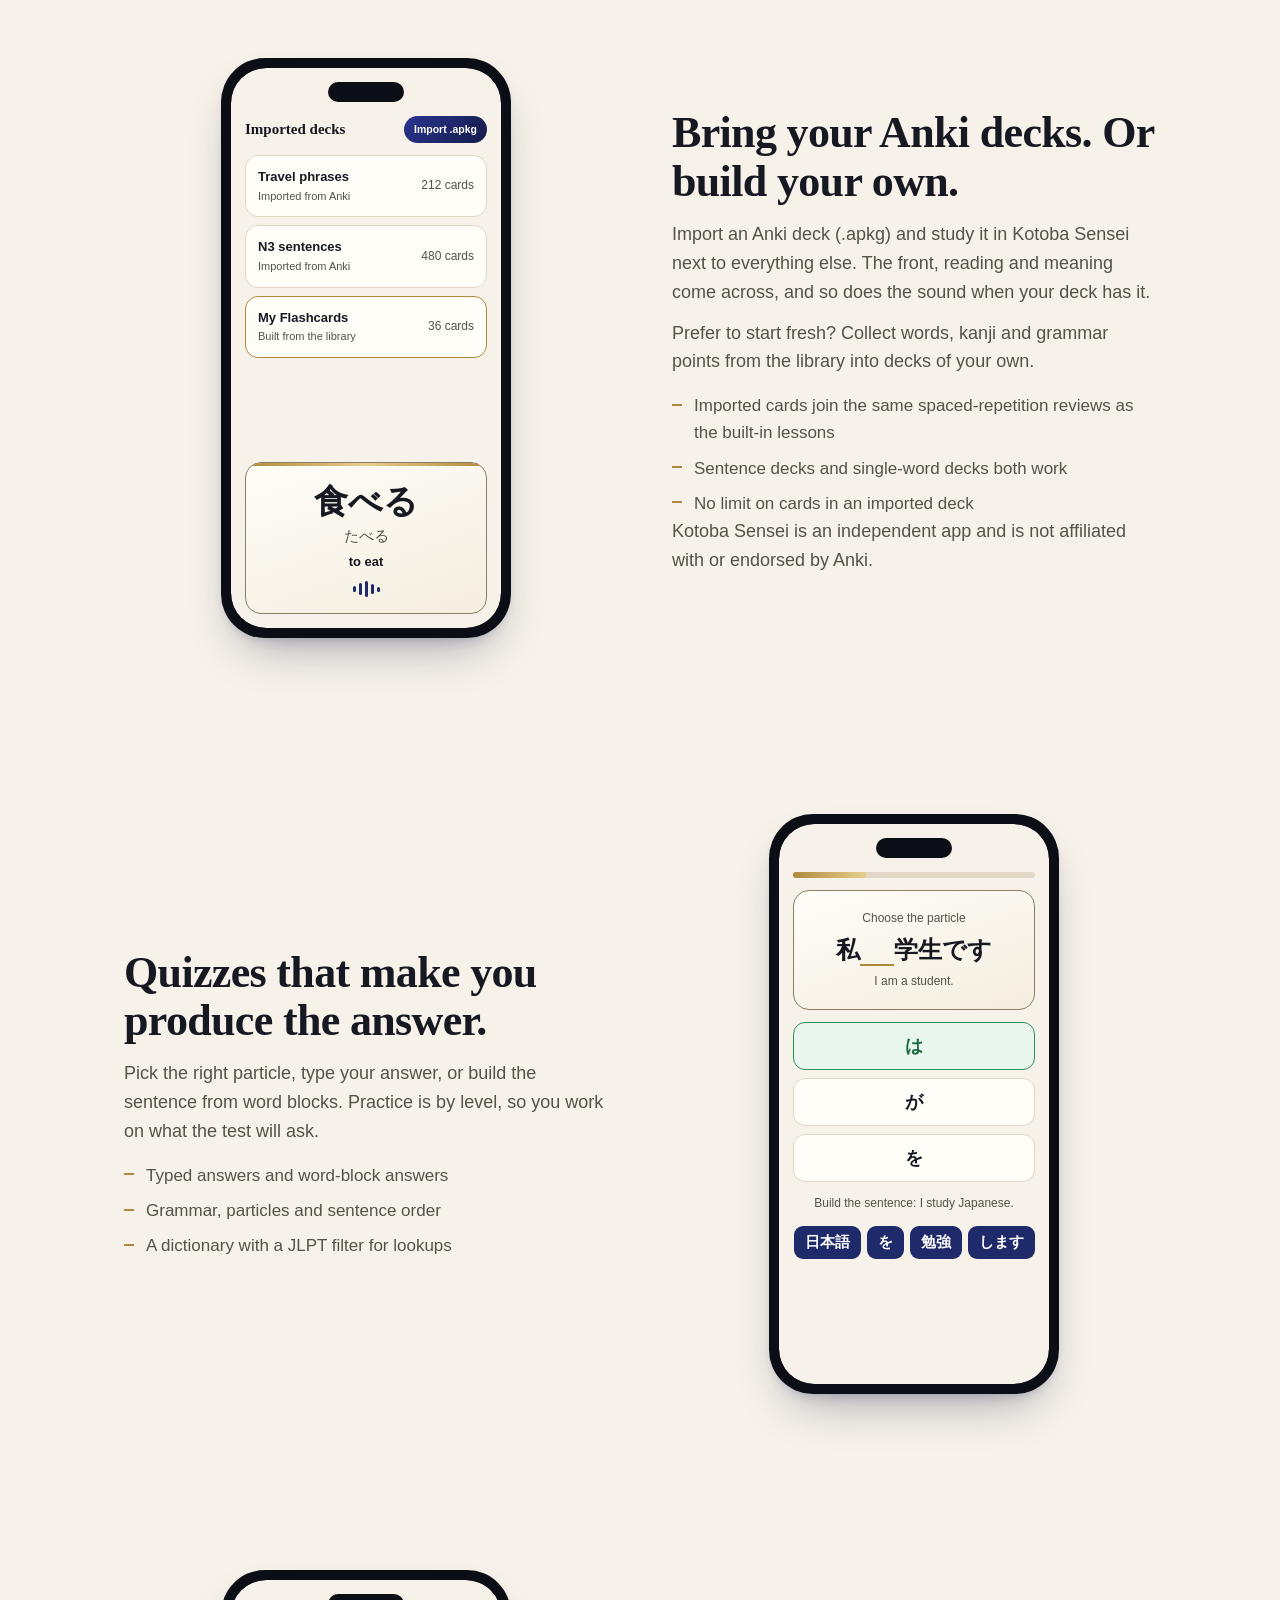
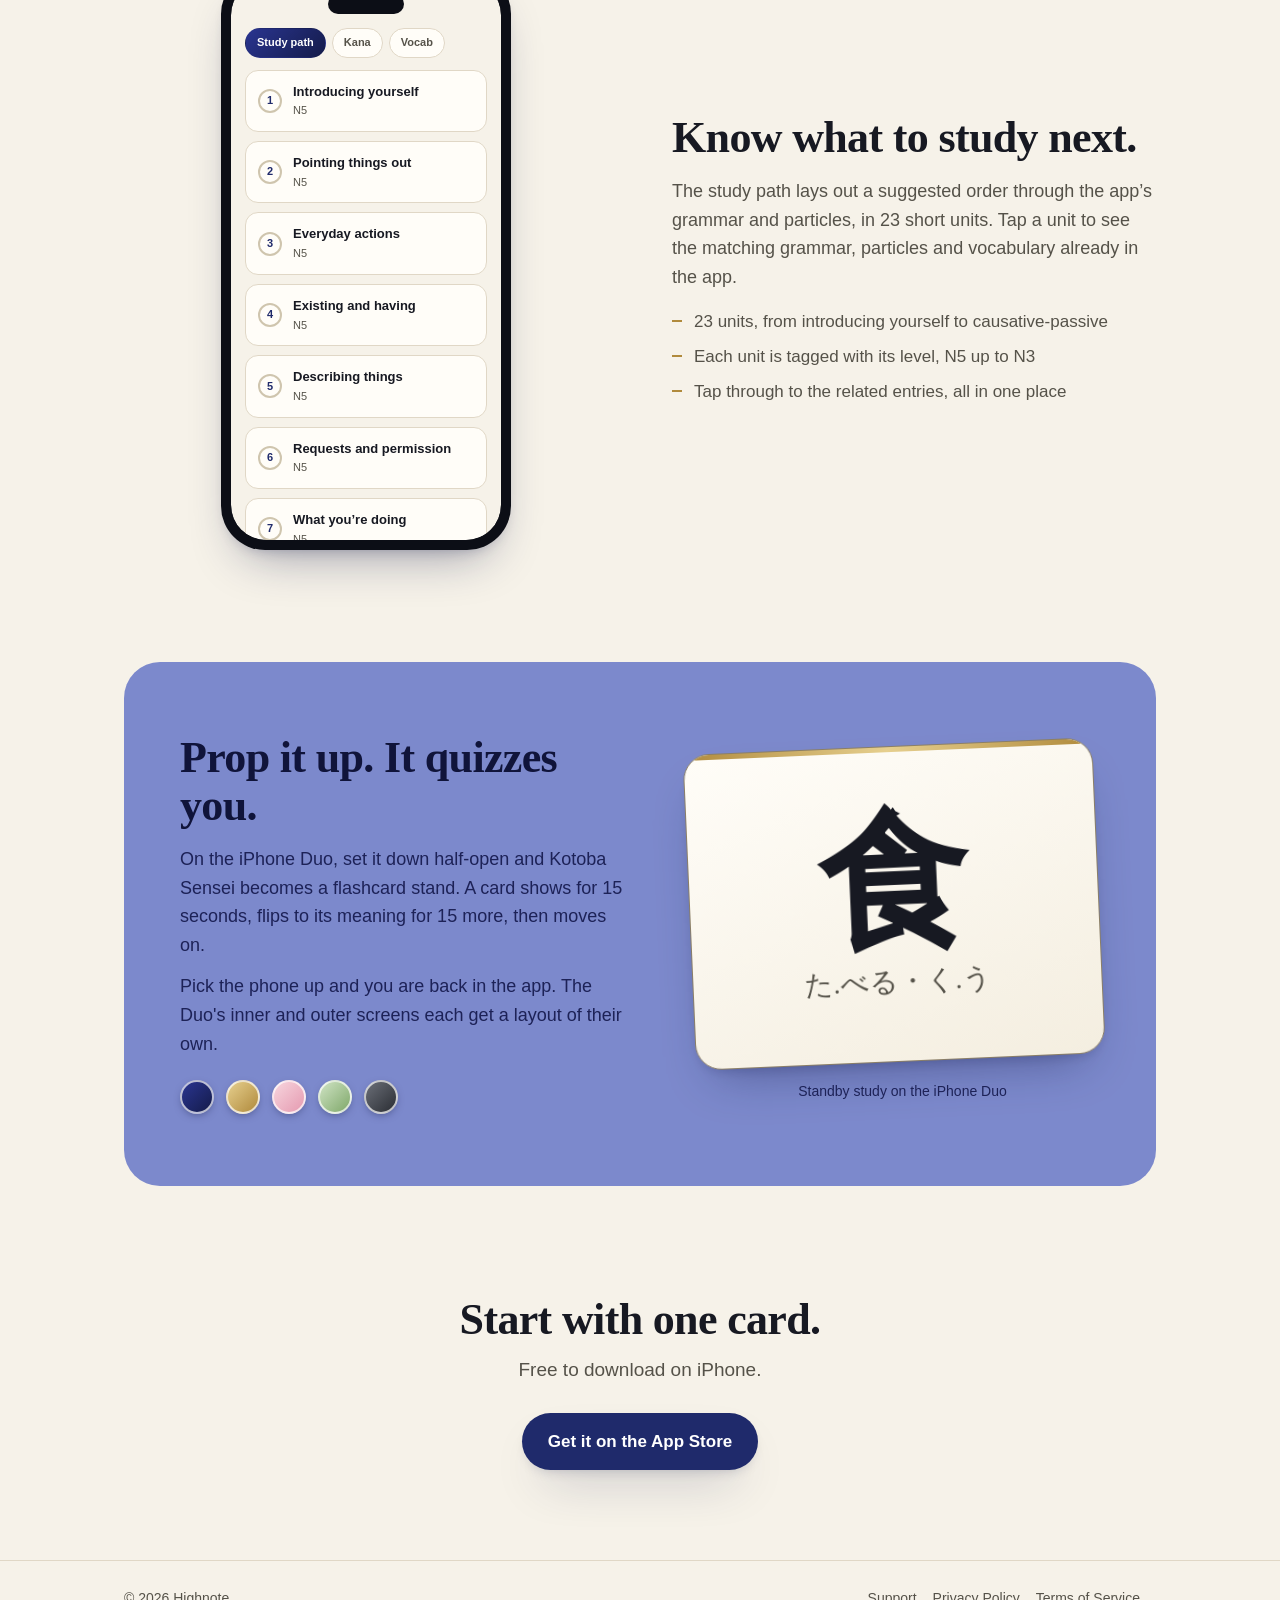
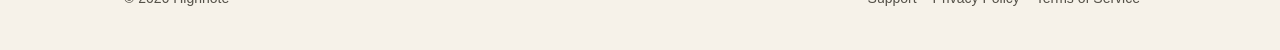
==== commit 5e688c0c: "Update index.html" ====
--- a/index.html
+++ b/index.html
@@ -65,7 +65,7 @@
     </div>
     <div class="phone" role="img" aria-label="Kanji screen showing a grid of kanji cards">
       <div class="screen">
-        <img src="shots/kanji.png" alt="Kanji screen in Kotoba Sensei" loading="lazy" onerror="this.remove()">
+        <img src="shots/kanji-960.png" srcset="shots/kanji-640.png 640w, shots/kanji-960.png 960w" sizes="(min-width:1100px) 310px, 270px" alt="Kanji screen in Kotoba Sensei" loading="lazy" onerror="this.remove()">
         <div class="island"></div>
         <div class="sp"><b>Vocab</b><b>Verbs</b><b class="on">Kanji</b><b>Grammar</b></div>
         <div class="tiles">
@@ -87,11 +87,11 @@
         <li>Sentence decks and single-word decks both work</li>
         <li>No limit on cards in an imported deck</li>
       </ul>
-      <p class="note">Kotoba Sensei is an independent app and is not affiliated with or endorsed by Anki.</p>
+      <p class="footnote">Kotoba Sensei is an independent app and is not affiliated with or endorsed by Anki.</p>
     </div>
     <div class="phone" role="img" aria-label="Imported decks screen listing Anki decks and a card preview">
       <div class="screen">
-        <img src="shots/decks.png" alt="Imported decks in Kotoba Sensei" loading="lazy" onerror="this.remove()">
+        <img src="shots/decks-960.png" srcset="shots/decks-640.png 640w, shots/decks-960.png 960w" sizes="(min-width:1100px) 310px, 270px" alt="Imported decks in Kotoba Sensei" loading="lazy" onerror="this.remove()">
         <div class="island"></div>
         <div class="dk-head"><b>Imported decks</b><span class="imp">Import .apkg</span></div>
         <div class="dk-list">
@@ -119,7 +119,7 @@
     </div>
     <div class="phone" role="img" aria-label="Quiz screen asking for the correct particle">
       <div class="screen">
-        <img src="shots/quiz.png" alt="Quiz screen in Kotoba Sensei" loading="lazy" onerror="this.remove()">
+        <img src="shots/quiz-960.png" srcset="shots/quiz-640.png 640w, shots/quiz-960.png 960w" sizes="(min-width:1100px) 310px, 270px" alt="Quiz screen in Kotoba Sensei" loading="lazy" onerror="this.remove()">
         <div class="island"></div>
         <div class="bar"><i style="width:30%"></i></div>
         <div class="q"><div class="hint">Choose the particle</div><div class="jp">私<span class="blank">&nbsp;&nbsp;&nbsp;</span>学生です</div><div class="hint">I am a student.</div></div>
@@ -142,7 +142,7 @@
     </div>
     <div class="phone" role="img" aria-label="Study path screen listing numbered units">
       <div class="screen">
-        <img src="shots/path.png" alt="Study path in Kotoba Sensei" loading="lazy" onerror="this.remove()">
+        <img src="shots/path-960.png" srcset="shots/path-640.png 640w, shots/path-960.png 960w" sizes="(min-width:1100px) 310px, 270px" alt="Study path in Kotoba Sensei" loading="lazy" onerror="this.remove()">
         <div class="island"></div>
         <div class="sp"><b class="on">Study path</b><b>Kana</b><b>Vocab</b></div>
         <div class="path">
